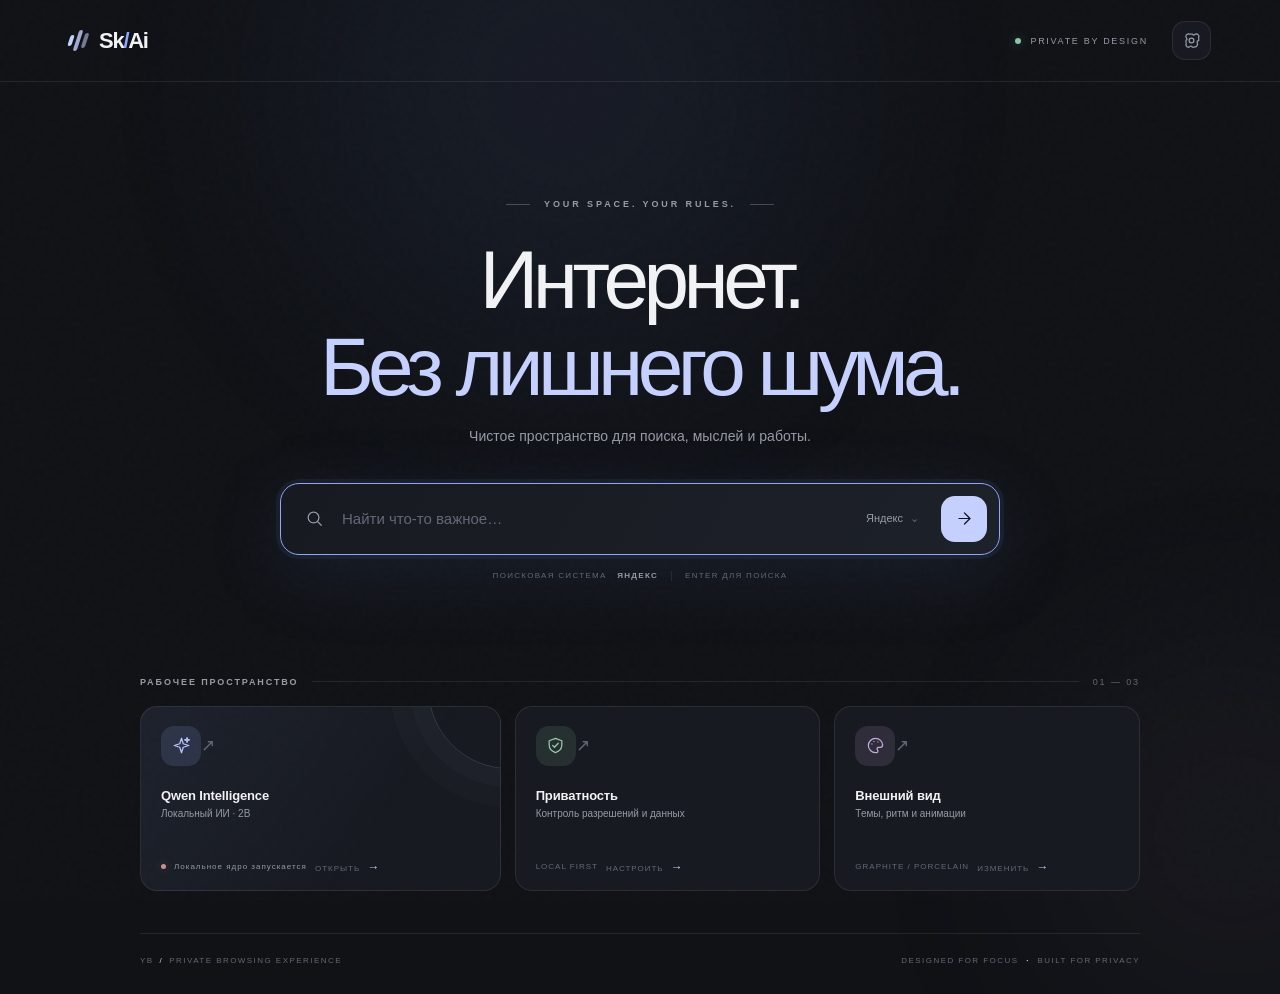
==== newtab/newtab.html @ b2b28b09 "Rename browser branding to Sk/Ai" ====
<!doctype html>
<html lang="ru">
<head>
<meta charset="utf-8"><meta name="viewport" content="width=device-width,initial-scale=1">
<meta name="color-scheme" content="dark light"><meta name="theme-color" content="#101216">
<title>Sk/Ai — пространство без шума</title>
<link rel="stylesheet" href="newtab.css"><script src="newtab.js" defer></script>
</head>
<body>
<div class="grain"></div><div class="ambient ambient-a"></div><div class="ambient ambient-b"></div>
<header class="topbar">
  <a class="brand" href="#" aria-label="Sk/Ai"><span class="brand-mark"><i></i><i></i><i></i></span><span>Sk<span class="brand-period">/</span>Ai</span></a>
  <nav class="top-nav"><span class="nav-status"><i></i> PRIVATE BY DESIGN</span><button class="icon-btn" id="settings-open" aria-label="Настройки" title="Настройки"><svg viewBox="0 0 24 24"><circle cx="12" cy="12" r="3"/><path d="M19.4 15a1.7 1.7 0 0 0 .34 1.88l.06.06-1.7 2.94-.08-.02a1.7 1.7 0 0 0-1.78.34l-.06.06h-3.4l-.02-.08a1.7 1.7 0 0 0-1.28-1.24l-.08-.02-2.94 1.7-.06-.06a1.7 1.7 0 0 0-1.88-.34l-.08.02-1.7-2.94.06-.06A1.7 1.7 0 0 0 5.1 15l-.02-.08v-3.4l.08-.02A1.7 1.7 0 0 0 6.4 10.2l.02-.08-1.7-2.94.06-.06a1.7 1.7 0 0 0 .34-1.88l-.02-.08 2.94-1.7.06.06a1.7 1.7 0 0 0 1.88.34l.08-.02h3.4l.02.08a1.7 1.7 0 0 0 1.28 1.24l.08.02 2.94-1.7.06.06a1.7 1.7 0 0 0 1.88.34l.08-.02 1.7 2.94-.06.06a1.7 1.7 0 0 0-.34 1.88l.02.08v3.4l-.08.02A1.7 1.7 0 0 0 19.4 15Z"/></svg></button>
</nav>
</header>
<main class="page">
  <section class="hero">
    <div class="overline"><span></span> YOUR SPACE. YOUR RULES. <span></span></div>
    <h1>Интернет.<br><em>Без лишнего шума.</em></h1>
    <p class="hero-copy">Чистое пространство для поиска, мыслей и работы.</p>
    <form class="searchbar" id="search-form">
      <svg class="search-icon" viewBox="0 0 24 24"><circle cx="10.8" cy="10.8" r="6.8"/><path d="m16 16 4.5 4.5"/></svg>
      <input id="query" type="search" placeholder="Найти что-то важное…" autocomplete="off" spellcheck="false" aria-label="Поисковый запрос">
      <button type="button" class="engine-chip" id="engine-quick">Яндекс <span>⌄</span></button>
      <button class="search-submit" aria-label="Искать"><svg viewBox="0 0 24 24"><path d="M5 12h13M12 5l7 7-7 7"/></svg></button>
    </form>
    <div class="search-hint"><span>ПОИСКОВАЯ СИСТЕМА <b id="engine-name">ЯНДЕКС</b></span><i></i><span>ENTER ДЛЯ ПОИСКА</span></div>
  </section>
  <section class="workbench">
    <div class="section-head"><span>РАБОЧЕЕ ПРОСТРАНСТВО</span><i></i><small>01 — 03</small></div>
    <div class="feature-grid">
      <button class="feature-card ai-card" id="ai-open">
        <div class="card-top"><span class="card-icon ai-icon"><svg viewBox="0 0 24 24"><path d="M12 2.8 14.2 9.8 21.2 12l-7 2.2-2.2 7-2.2-7-7-2.2 7-2.2L12 2.8Z"/><path d="m19 2 .7 2.3L22 5l-2.3.7L19 8l-.7-2.3L16 5l2.3-.7L19 2Z"/></svg></span><span class="card-arrow">↗</span></div>
        <div class="card-copy"><strong>Qwen Intelligence</strong><span>Локальный ИИ · 2B</span></div>
        <div class="card-foot"><span class="online-dot" id="ai-dot"></span><span id="ai-status">Проверка локального ядра…</span><span class="card-foot-arrow">ОТКРЫТЬ <b>→</b></span></div>
      </button>
      <button class="feature-card" id="privacy-open">
        <div class="card-top"><span class="card-icon privacy-icon"><svg viewBox="0 0 24 24"><path d="M12 3 20 6v5.5c0 5-3.4 8-8 9.5-4.6-1.5-8-4.5-8-9.5V6l8-3Z"/><path d="m8.5 12 2.2 2.2 4.8-5"/></svg></span><span class="card-arrow">↗</span></div>
        <div class="card-copy"><strong>Приватность</strong><span>Контроль разрешений и данных</span></div>
        <div class="card-foot"><span class="foot-muted">LOCAL FIRST</span><span class="card-foot-arrow">НАСТРОИТЬ <b>→</b></span></div>
      </button>
      <button class="feature-card" id="appearance-open">
        <div class="card-top"><span class="card-icon look-icon"><svg viewBox="0 0 24 24"><path d="M12 3a9 9 0 1 0 0 18h1.1a2 2 0 0 0 1.4-3.4 1.8 1.8 0 0 1 1.3-3.1H18a3 3 0 0 0 3-3c0-4.7-4-8.5-9-8.5Z"/><path d="M7.5 10h.01M10 6.8h.01M15 7.5h.01"/></svg></span><span class="card-arrow">↗</span></div>
        <div class="card-copy"><strong>Внешний вид</strong><span>Темы, ритм и анимации</span></div>
        <div class="card-foot"><span class="foot-muted">GRAPHITE / PORCELAIN</span><span class="card-foot-arrow">ИЗМЕНИТЬ <b>→</b></span></div>
      </button>
    </div>
  </section>
  <footer><span>YB<span class="footer-slash">/</span>PRIVATE BROWSING EXPERIENCE</span><span>DESIGNED FOR FOCUS <b>·</b> BUILT FOR PRIVACY</span></footer>
</main>

<div class="scrim" id="ai-scrim" hidden>
  <aside class="ai-panel" role="dialog" aria-modal="true" aria-labelledby="ai-title">
    <div class="panel-header"><div class="panel-title-wrap"><span class="panel-kicker">ON-DEVICE INTELLIGENCE</span><h2 id="ai-title">Qwen <span>Assistant</span></h2></div><button class="close-btn" id="ai-close" aria-label="Закрыть">×</button></div>
    <div class="model-strip"><span class="model-orb">✳</span><span><b>Qwen3.5 · 2B</b><small>Работает на этом устройстве</small></span><span class="local-badge"><i></i> LOCAL</span></div>
    <p class="mode-explainer" id="mode-explainer">Запрос обрабатывается локальной моделью Qwen. Данные не отправляются в облачный ИИ.</p>
    <div class="chat-area" id="chat-area"><div class="welcome" id="welcome"><div class="welcome-symbol">✳</div><h3>С чего начнём?</h3><p>Помогу разобраться с текстом, документом или идеей. Запросы обрабатываются локально.</p><div class="suggestions"><button data-prompt="Составь краткий и понятный план по теме: ">Составить план <span>↗</span></button><button data-prompt="Отредактируй этот текст, сохранив смысл и стиль: ">Улучшить текст <span>↗</span></button><button data-prompt="Кратко перескажи и выдели главное: ">Сделать выжимку <span>↗</span></button></div></div></div>
    <div class="attachment" id="attachment" hidden><span>▤</span><span id="file-name"></span><button id="file-remove" aria-label="Удалить файл">×</button></div>
    <div class="composer"><div class="composer-tools"><label class="attach-btn" id="attach-label" for="file-input" title="Добавить текстовый файл">＋ <span>ФАЙЛ</span></label><input id="file-input" type="file" accept=".txt,.md,.csv,.log,.json"><div class="mode-switch" role="group" aria-label="Режим помощника"><button type="button" class="mode-option active" id="mode-local" aria-pressed="true"><span>✳</span> Локальный ИИ</button><button type="button" class="mode-option" id="mode-web" aria-pressed="false"><span>⌕</span> Интернет</button></div></div><textarea id="ai-prompt" rows="2" placeholder="Спросите о чём угодно…"></textarea><div class="composer-bottom"><span class="privacy-caption" id="privacy-caption"><i></i> НЕ ПОКИДАЕТ УСТРОЙСТВО</span><button id="ai-send" class="send-btn" aria-label="Отправить запрос"><svg viewBox="0 0 24 24"><path d="M4 12 20 4l-5 16-3-6-8-2Z"/><path d="m12 14 8-10"/></svg></button></div><p class="file-note">Поддерживаются TXT, MD, CSV, LOG и JSON. Содержимое файла передаётся только локальной модели.</p></div>
  </aside>
</div>

<div class="scrim" id="settings-scrim" hidden>
  <aside class="settings-panel" role="dialog" aria-modal="true" aria-labelledby="settings-title">
    <div class="panel-header"><div><span class="panel-kicker">CONTROL CENTER</span><h2 id="settings-title">Настройки</h2></div><button class="close-btn" id="settings-close" aria-label="Закрыть">×</button></div>
    <section class="setting-group"><div class="setting-label">ПОИСК</div><label for="engine-select">Поисковая система</label><select id="engine-select"><option value="yandex">Яндекс</option><option value="google">Google</option><option value="bing">Bing</option><option value="duckduckgo">DuckDuckGo</option><option value="brave">Brave Search</option><option value="startpage">Startpage</option></select><p class="setting-help">Применяется к поиску на стартовой странице. Поисковик адресной строки Chromium можно изменить в настройках браузера.</p></section>
    <section class="setting-group"><div class="setting-label">ВНЕШНИЙ ВИД</div><label for="theme-select">Цветовая тема</label><select id="theme-select"><option value="dark">Graphite — тёмная</option><option value="light">Porcelain — светлая</option><option value="system">Системная</option></select><div class="switch-row"><span><b>Плавные анимации</b><small>Мягкие переходы и появления</small></span><label class="switch"><input id="motion-toggle" type="checkbox" checked><i></i></label></div></section>
    <section class="setting-group"><div class="setting-label">ЛОКАЛЬНЫЙ ИИ</div><div class="privacy-row"><span class="status-orb" id="settings-ai-dot"></span><span><b id="settings-ai-status">Qwen не отвечает</b><small>Локальная модель Qwen3.5 2B · CPU · без облачного API</small></span></div><p class="setting-help">ИИ работает на устройстве. Для поиска актуальной информации можно открыть обычный поиск; текст запроса отправится выбранной поисковой системе.</p></section>
    <section class="setting-group"><div class="setting-label">ПРИВАТНОСТЬ</div><div class="privacy-row"><span class="status-orb green"></span><span><b>Локальная стартовая страница</b><small>Не использует проектную аналитику. Сайты и поисковая система всё равно получают необходимые сетевые запросы.</small></span></div></section>
    <div class="settings-foot">Sk/Ai <i>·</i> WINDOWS 11</div>
  </aside>
</div>
<div class="toast" id="toast" role="status"></div>
</body></html>
---- newtab/newtab.css ----
:root{font-family:"Segoe UI Variable","Segoe UI",Arial,sans-serif;color-scheme:dark;--bg:#101216;--surface:#171a20;--surface-hi:#1d2129;--line:rgba(255,255,255,.085);--text:#f1f2f4;--muted:#969ba5;--dim:#626975;--accent:#c5d0ff;--accent-strong:#8fa6ff;--green:#8ac6a5;--shadow:0 30px 90px rgba(0,0,0,.48)}
*{box-sizing:border-box}html,body{margin:0;min-height:100%;background:var(--bg);color:var(--text)}body{min-height:100vh;overflow-x:hidden;position:relative;transition:background .35s,color .35s}body.light{color-scheme:light;--bg:#f1f0eb;--surface:#fbfaf7;--surface-hi:#fff;--line:rgba(24,29,36,.1);--text:#1b2027;--muted:#727985;--dim:#a0a5ac;--accent:#566c9d;--accent-strong:#3e5d99;--green:#4e946c;--shadow:0 30px 90px rgba(27,33,42,.14)}
button,input,select,textarea{font:inherit}button{color:inherit}.grain{position:fixed;inset:0;pointer-events:none;z-index:0;opacity:.13;background-image:url("data:image/svg+xml,%3Csvg viewBox='0 0 180 180' xmlns='http://www.w3.org/2000/svg'%3E%3Cfilter id='n'%3E%3CfeTurbulence type='fractalNoise' baseFrequency='.88' numOctaves='3' stitchTiles='stitch'/%3E%3C/filter%3E%3Crect width='100%25' height='100%25' filter='url(%23n)' opacity='.14'/%3E%3C/svg%3E")}.ambient{position:fixed;pointer-events:none;border-radius:50%;filter:blur(110px);z-index:0;opacity:.11}.ambient-a{width:540px;height:540px;background:#536ba8;top:-180px;left:23%}.ambient-b{width:390px;height:390px;background:#80648d;right:-150px;bottom:-130px;opacity:.08}
.topbar{height:82px;padding:0 5.4vw;display:flex;align-items:center;justify-content:space-between;position:relative;z-index:2;border-bottom:1px solid var(--line)}.brand{display:flex;align-items:center;gap:12px;color:var(--text);text-decoration:none;font-family:"Space Grotesk",sans-serif;font-size:22px;font-weight:700;letter-spacing:-1.3px}.brand-period{color:var(--accent-strong)}.brand-mark{height:23px;display:flex;align-items:center;gap:3px;transform:skew(-18deg)}.brand-mark i{display:block;width:4px;height:11px;border-radius:4px;background:var(--accent)}.brand-mark i:nth-child(2){height:21px;opacity:.8}.brand-mark i:nth-child(3){height:15px;opacity:.55}.top-nav{display:flex;align-items:center;gap:24px}.nav-status{font-size:9px;letter-spacing:1.7px;color:var(--muted);display:flex;align-items:center;gap:9px}.nav-status i,.online-dot,.privacy-caption i,.local-badge i{width:6px;height:6px;border-radius:50%;background:var(--green);box-shadow:0 0 12px #8ac6a566}.icon-btn{width:39px;height:39px;border:1px solid var(--line);border-radius:13px;background:var(--surface);color:var(--muted);display:grid;place-items:center;cursor:pointer;transition:.22s}.icon-btn:hover{color:var(--text);border-color:var(--accent-strong);transform:rotate(20deg)}.icon-btn svg,.search-icon,.search-submit svg,.card-icon svg,.send-btn svg{width:19px;fill:none;stroke:currentColor;stroke-width:1.55;stroke-linecap:round;stroke-linejoin:round}
.page{position:relative;z-index:1;width:min(1000px,calc(100% - 48px));margin:0 auto}.hero{text-align:center;padding:clamp(82px,13vh,143px) 0 96px}.overline{display:flex;align-items:center;justify-content:center;gap:14px;color:var(--muted);font-size:9px;letter-spacing:2.9px;font-weight:700}.overline span{width:24px;height:1px;background:var(--dim);opacity:.65}h1{font-family:"Segoe UI Variable Display","Segoe UI",Arial,sans-serif;font-size:clamp(46px,7.5vw,82px);line-height:1.06;letter-spacing:-5.6px;margin:28px 0 17px;font-weight:500}h1 em{font-style:normal;color:var(--accent);font-weight:400}.hero-copy{font-size:14px;color:var(--muted);margin:0 0 39px;letter-spacing:.05px}.searchbar{width:min(720px,100%);height:72px;margin:auto;display:flex;align-items:center;gap:16px;padding:0 12px 0 24px;border:1px solid rgba(174,192,238,.2);border-radius:19px;background:linear-gradient(120deg,var(--surface),var(--surface-hi));box-shadow:0 18px 65px rgba(0,0,0,.2),inset 0 1px rgba(255,255,255,.035);transition:border-color .25s,box-shadow .25s,transform .25s}.searchbar:focus-within{border-color:var(--accent-strong);box-shadow:0 18px 75px rgba(75,100,160,.17),0 0 0 4px rgba(142,171,255,.07)}.search-icon{color:var(--muted);flex:none}.searchbar input{flex:1;min-width:0;border:0;outline:0;background:transparent;color:var(--text);font-size:15px}.searchbar input::placeholder{color:var(--dim)}.engine-chip{border:0;background:transparent;color:var(--muted);font-size:11px;white-space:nowrap;cursor:pointer;padding:9px 6px}.engine-chip span{margin-left:4px;color:var(--dim)}.search-submit{width:46px;height:46px;border:0;border-radius:14px;background:var(--accent);color:#111722;display:grid;place-items:center;cursor:pointer;transition:transform .2s,background .2s}.search-submit:hover{transform:translateX(3px);background:var(--accent-strong)}.search-hint{display:flex;align-items:center;justify-content:center;gap:13px;margin-top:16px;font-size:8px;letter-spacing:1.3px;color:var(--dim)}.search-hint b{color:var(--muted);font-weight:700;margin-left:7px}.search-hint>i{height:10px;width:1px;background:var(--line)}
.workbench{padding-bottom:42px}.section-head{display:flex;align-items:center;gap:14px;font-size:9px;letter-spacing:1.9px;color:var(--muted);font-weight:800}.section-head>i{height:1px;background:var(--line);flex:1}.section-head small{font-size:9px;color:var(--dim);font-weight:500}.feature-grid{display:grid;grid-template-columns:1.18fr 1fr 1fr;gap:14px;margin-top:19px}.feature-card{min-height:185px;padding:19px 20px 16px;text-align:left;border:1px solid var(--line);border-radius:17px;background:var(--surface);cursor:pointer;display:flex;flex-direction:column;transition:transform .28s,border-color .28s,background .28s,box-shadow .28s;position:relative;overflow:hidden}.feature-card:hover{transform:translateY(-4px);border-color:rgba(165,186,239,.35);background:var(--surface-hi);box-shadow:0 18px 50px rgba(0,0,0,.16)}.ai-card{background:linear-gradient(125deg,rgba(124,145,207,.13),var(--surface) 68%)}.ai-card:after{content:"";position:absolute;width:160px;height:160px;right:-90px;top:-100px;border-radius:50%;border:1px solid rgba(173,190,242,.18);box-shadow:0 0 0 18px rgba(173,190,242,.025),0 0 0 38px rgba(173,190,242,.02)}.card-top{display:flex;align-items:center;justify-content:space-between}.card-icon{width:40px;height:40px;border-radius:13px;display:grid;place-items:center}.ai-icon{background:rgba(147,169,230,.15);color:#b7c6ff}.privacy-icon{background:rgba(139,193,161,.13);color:#9bc9ad}.look-icon{background:rgba(194,164,219,.14);color:#c4a9dd}.card-arrow{color:var(--dim);font-size:17px;transition:transform .2s}.feature-card:hover .card-arrow{transform:translate(2px,-2px);color:var(--accent)}.card-copy{display:flex;flex-direction:column;gap:5px;margin-top:22px}.card-copy strong{font-size:13px;font-weight:700;letter-spacing:-.15px}.card-copy>span{font-size:10px;color:var(--muted)}.card-foot{display:flex;align-items:center;gap:8px;margin-top:auto;padding-top:20px;font-size:8px;letter-spacing:1px;color:var(--muted)}.online-dot{width:5px;height:5px;flex:none}.online-dot.offline{background:#c98e8e;box-shadow:0 0 9px #c98e8e55}.card-foot-arrow{margin-left:auto;color:var(--dim)}.card-foot-arrow b{font-size:12px;color:var(--accent);margin-left:4px}.foot-muted{color:var(--dim)}footer{display:flex;justify-content:space-between;padding:22px 0 29px;border-top:1px solid var(--line);font-size:8px;letter-spacing:1.45px;color:var(--dim)}footer b{color:var(--accent);padding:0 4px}.footer-slash{color:var(--accent);padding:0 6px}
.scrim{position:fixed;inset:0;z-index:10;background:rgba(4,6,10,.57);backdrop-filter:blur(8px);display:flex;justify-content:flex-end}.scrim[hidden]{display:none}.settings-panel,.ai-panel{width:min(490px,100%);height:100%;overflow:auto;background:var(--surface);border-left:1px solid var(--line);padding:31px 30px;box-shadow:var(--shadow);animation:panel-in .34s cubic-bezier(.2,.8,.2,1)}.panel-header{display:flex;align-items:center;justify-content:space-between;margin-bottom:29px}.panel-kicker{font-size:8px;letter-spacing:2px;color:var(--muted);font-weight:800}.panel-header h2{font-family:"Space Grotesk",sans-serif;font-size:29px;letter-spacing:-1.4px;margin:8px 0 0;font-weight:600}.panel-header h2 span{color:var(--accent);font-weight:400}.close-btn{width:36px;height:36px;border:1px solid var(--line);border-radius:11px;background:transparent;color:var(--muted);font-size:24px;font-weight:300;cursor:pointer;transition:.2s}.close-btn:hover{color:var(--text);transform:rotate(90deg);border-color:var(--accent)}
.setting-group{padding:0 0 25px;margin-bottom:24px;border-bottom:1px solid var(--line)}.setting-label{font-size:8px;letter-spacing:1.8px;color:var(--accent);font-weight:800;margin-bottom:17px}.setting-group>label:not(.switch){display:block;font-size:11px;font-weight:700;margin-bottom:10px}.setting-group select{width:100%;height:45px;border:1px solid var(--line);border-radius:11px;background:var(--surface-hi);color:var(--text);padding:0 12px;outline:none;font-size:11px}.setting-group select:focus{border-color:var(--accent-strong)}.setting-help{font-size:10px;line-height:1.7;color:var(--muted);margin:10px 0 0}.switch-row{display:flex;align-items:center;justify-content:space-between;margin-top:22px}.switch-row b,.privacy-row b{display:block;font-size:11px}.switch-row small,.privacy-row small{display:block;color:var(--muted);font-size:9px;line-height:1.65;margin-top:4px}.switch{position:relative;width:39px;height:22px;flex:none}.switch input{opacity:0;width:0;height:0}.switch i{position:absolute;inset:0;background:#414751;border-radius:20px;cursor:pointer;transition:.2s}.switch i:before{content:"";position:absolute;width:16px;height:16px;left:3px;top:3px;background:#fff;border-radius:50%;transition:.2s}.switch input:checked+i{background:#778fca}.switch input:checked+i:before{transform:translateX(17px)}.privacy-row{display:flex;align-items:flex-start;gap:11px}.status-orb{width:7px;height:7px;border-radius:50%;background:#c98e8e;flex:none;margin-top:4px}.status-orb.green{background:var(--green);box-shadow:0 0 10px #8ac6a555}.settings-foot{font-size:8px;color:var(--dim);letter-spacing:1px}.settings-foot i{font-style:normal;padding:0 6px;color:var(--accent)}
.model-strip{display:flex;align-items:center;gap:12px;padding:13px 14px;border:1px solid var(--line);border-radius:14px;background:var(--surface-hi);margin-bottom:20px}.model-orb{width:34px;height:34px;border-radius:11px;background:rgba(147,169,230,.15);color:var(--accent);display:grid;place-items:center;font-size:18px}.model-strip b{display:block;font-size:10px}.model-strip small{display:block;font-size:9px;color:var(--muted);margin-top:4px}.local-badge{margin-left:auto;display:flex;align-items:center;gap:6px;font-size:8px;letter-spacing:1px;color:var(--green)}.local-badge i{width:5px;height:5px}.chat-area{height:calc(100vh - 350px);min-height:250px;overflow:auto;padding:7px 3px 16px;scroll-behavior:smooth}.welcome{padding:28px 8px 20px}.welcome-symbol{font-size:27px;color:var(--accent);margin-bottom:15px}.welcome h3{font-family:"Space Grotesk",sans-serif;font-size:24px;letter-spacing:-.8px;margin:0 0 8px}.welcome p{max-width:330px;font-size:10px;line-height:1.7;color:var(--muted);margin:0}.suggestions{display:grid;gap:8px;margin-top:25px}.suggestions button{display:flex;align-items:center;justify-content:space-between;padding:12px 13px;border:1px solid var(--line);border-radius:11px;background:transparent;color:var(--muted);font-size:10px;text-align:left;cursor:pointer;transition:.2s}.suggestions button:hover{border-color:var(--accent-strong);color:var(--text);background:var(--surface-hi)}.suggestions span{color:var(--accent)}.message{max-width:94%;margin:0 0 15px;padding:12px 14px;border-radius:13px;font-size:11px;line-height:1.7;white-space:pre-wrap;overflow-wrap:anywhere}.message.user{margin-left:auto;background:rgba(140,160,218,.16);border:1px solid rgba(140,160,218,.18)}.message.assistant{background:var(--surface-hi);border:1px solid var(--line)}.message-label{display:block;margin-bottom:6px;color:var(--accent);font-size:8px;letter-spacing:1px;font-weight:800}.message.error{border-color:rgba(201,142,142,.35);color:#dbaaaa}.attachment{display:flex;align-items:center;gap:9px;padding:9px 12px;margin-bottom:8px;border:1px solid var(--line);border-radius:10px;font-size:9px;color:var(--muted)}.attachment>span:first-child{color:var(--accent)}.attachment button{margin-left:auto;border:0;background:none;color:var(--muted);font-size:17px;cursor:pointer}.composer{border:1px solid var(--line);border-radius:15px;background:var(--surface-hi);padding:12px 13px 10px}.composer-tools{display:flex;align-items:center;justify-content:space-between}.attach-btn{font-size:10px;color:var(--muted);cursor:pointer}.attach-btn span{font-size:8px;letter-spacing:1px;margin-left:3px}.composer input[type=file]{display:none}.privacy-caption{display:flex;align-items:center;gap:6px;font-size:7px;letter-spacing:.8px;color:var(--dim)}.privacy-caption i{width:5px;height:5px}.composer textarea{display:block;width:100%;resize:vertical;min-height:54px;max-height:150px;border:0;outline:0;background:transparent;color:var(--text);font-size:11px;line-height:1.6;padding:12px 0}.composer textarea::placeholder{color:var(--dim)}.composer-bottom{display:flex;align-items:center;justify-content:space-between;color:var(--dim);font-size:8px}.send-btn{width:34px;height:34px;border:0;border-radius:11px;background:var(--accent);color:#111722;display:grid;place-items:center;cursor:pointer;transition:.2s}.send-btn:hover{background:var(--accent-strong);transform:translateY(-1px)}.send-btn:disabled{opacity:.4;cursor:wait;transform:none}.send-btn svg{width:17px}.file-note{font-size:8px;line-height:1.5;color:var(--dim);margin:9px 2px 0}.toast{position:fixed;bottom:24px;left:50%;transform:translate(-50%,12px);background:var(--surface-hi);border:1px solid var(--line);color:var(--text);padding:11px 16px;border-radius:10px;font-size:10px;opacity:0;pointer-events:none;transition:.25s;z-index:30}.toast.show{opacity:1;transform:translate(-50%,0)}
.no-motion *, .no-motion *:before,.no-motion *:after{animation:none!important;transition:none!important;scroll-behavior:auto!important}@keyframes panel-in{from{transform:translateX(24px);opacity:.5}to{transform:translateX(0);opacity:1}}
@media(max-width:760px){.topbar{padding:0 22px}.nav-status{display:none}.hero{padding:86px 0 72px}h1{letter-spacing:-3.5px}.feature-grid{grid-template-columns:1fr}.feature-card{min-height:155px}.page{width:calc(100% - 36px)}.searchbar{height:64px;gap:10px;padding-left:17px}.engine-chip{display:none}.settings-panel,.ai-panel{padding:25px 20px}.chat-area{height:calc(100vh - 355px)}footer{font-size:7px;letter-spacing:.8px}}@media(prefers-reduced-motion:reduce){*,*:before,*:after{animation:none!important;transition:none!important}}

.mode-switch{display:grid;grid-template-columns:1fr 1fr;gap:5px;padding:4px;border:1px solid var(--line);border-radius:12px;background:var(--surface-hi);margin:-7px 0 9px}
.mode-option{min-height:37px;border:1px solid transparent;border-radius:9px;background:transparent;color:var(--muted);font-size:9px;font-weight:700;cursor:pointer;transition:background .2s,border-color .2s,color .2s}
.mode-option span{font-size:13px;margin-right:5px}
.mode-option.active{background:rgba(145,166,225,.14);border-color:rgba(145,166,225,.18);color:var(--text)}
.mode-option:hover{color:var(--text)}
.mode-explainer{margin:0 2px 16px;color:var(--dim);font-size:9px;line-height:1.6}
.mode-web .model-strip .model-orb{background:rgba(139,193,161,.14);color:var(--green)}
.mode-web .local-badge{color:var(--accent)}
.mode-web .privacy-caption i{background:#d2ad75;box-shadow:0 0 10px #d2ad7555}
.mode-web .privacy-caption:after{content:"";display:none}
.mode-web #attach-label,.mode-web #file-input{display:none}


/* Compact mode pill in the message composer */
.composer-tools{gap:10px;min-height:34px}
.mode-switch{display:inline-flex;grid-template-columns:none;align-items:center;gap:3px;width:max-content;max-width:100%;padding:3px;margin:0 0 0 auto;border-radius:999px;flex:none}
.mode-option{min-height:29px;padding:0 11px;border-radius:999px;font-size:9px;white-space:nowrap}
.mode-option span{font-size:11px;margin-right:4px}
.mode-explainer{margin:0 2px 12px}
.composer-bottom .privacy-caption{margin-right:auto}
@media(max-width:420px){.mode-option{padding:0 8px;font-size:8px}.mode-option span{margin-right:2px}.attach-btn span{display:none}.composer-tools{gap:7px}}
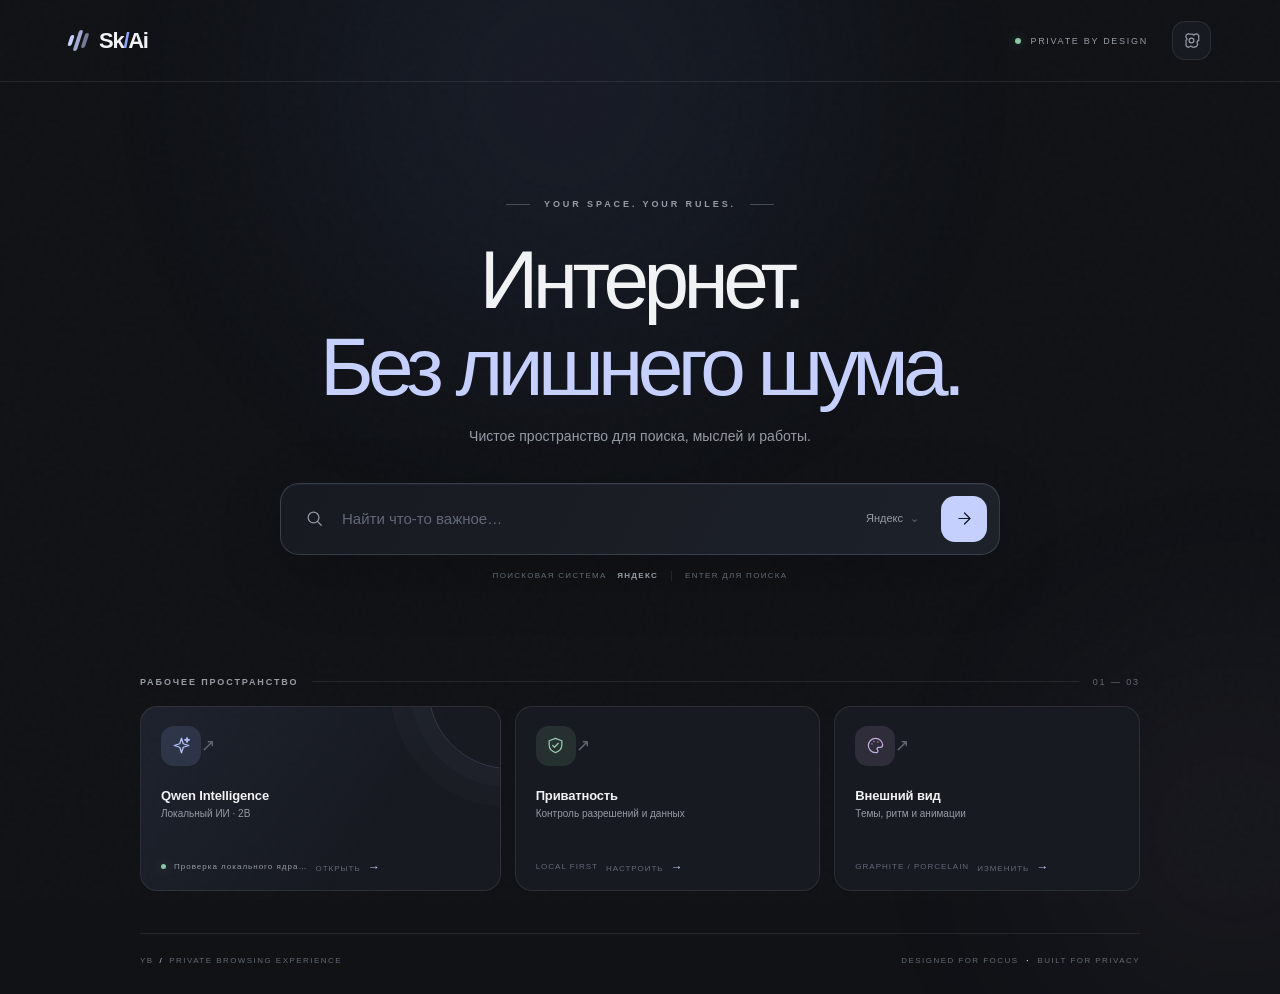
==== commit c51fedc9: "Replace web search toggle with local/cloud AI switch" ====
--- a/newtab/newtab.html
+++ b/newtab/newtab.html
@@ -51,12 +51,12 @@
 
 <div class="scrim" id="ai-scrim" hidden>
   <aside class="ai-panel" role="dialog" aria-modal="true" aria-labelledby="ai-title">
-    <div class="panel-header"><div class="panel-title-wrap"><span class="panel-kicker">ON-DEVICE INTELLIGENCE</span><h2 id="ai-title">Qwen <span>Assistant</span></h2></div><button class="close-btn" id="ai-close" aria-label="Закрыть">×</button></div>
-    <div class="model-strip"><span class="model-orb">✳</span><span><b>Qwen3.5 · 2B</b><small>Работает на этом устройстве</small></span><span class="local-badge"><i></i> LOCAL</span></div>
-    <p class="mode-explainer" id="mode-explainer">Запрос обрабатывается локальной моделью Qwen. Данные не отправляются в облачный ИИ.</p>
+    <div class="panel-header"><div class="panel-title-wrap"><span class="panel-kicker">SK/AI INTELLIGENCE</span><h2 id="ai-title">Qwen <span>Assistant</span></h2></div><button class="close-btn" id="ai-close" aria-label="Закрыть">×</button></div>
+    <div class="model-strip"><span class="model-orb">✳</span><span><b>Qwen3.5 · 2B</b><small>Работает на этом устройстве</small></span><span class="local-badge"><i></i> <b id="mode-badge">LOCAL</b></span></div>
+    <p class="mode-explainer" id="mode-explainer">История диалога сохраняется при переключении между моделями. Локальный режим не отправляет запросы в облако.</p>
     <div class="chat-area" id="chat-area"><div class="welcome" id="welcome"><div class="welcome-symbol">✳</div><h3>С чего начнём?</h3><p>Помогу разобраться с текстом, документом или идеей. Запросы обрабатываются локально.</p><div class="suggestions"><button data-prompt="Составь краткий и понятный план по теме: ">Составить план <span>↗</span></button><button data-prompt="Отредактируй этот текст, сохранив смысл и стиль: ">Улучшить текст <span>↗</span></button><button data-prompt="Кратко перескажи и выдели главное: ">Сделать выжимку <span>↗</span></button></div></div></div>
     <div class="attachment" id="attachment" hidden><span>▤</span><span id="file-name"></span><button id="file-remove" aria-label="Удалить файл">×</button></div>
-    <div class="composer"><div class="composer-tools"><label class="attach-btn" id="attach-label" for="file-input" title="Добавить текстовый файл">＋ <span>ФАЙЛ</span></label><input id="file-input" type="file" accept=".txt,.md,.csv,.log,.json"><div class="mode-switch" role="group" aria-label="Режим помощника"><button type="button" class="mode-option active" id="mode-local" aria-pressed="true"><span>✳</span> Локальный ИИ</button><button type="button" class="mode-option" id="mode-web" aria-pressed="false"><span>⌕</span> Интернет</button></div></div><textarea id="ai-prompt" rows="2" placeholder="Спросите о чём угодно…"></textarea><div class="composer-bottom"><span class="privacy-caption" id="privacy-caption"><i></i> НЕ ПОКИДАЕТ УСТРОЙСТВО</span><button id="ai-send" class="send-btn" aria-label="Отправить запрос"><svg viewBox="0 0 24 24"><path d="M4 12 20 4l-5 16-3-6-8-2Z"/><path d="m12 14 8-10"/></svg></button></div><p class="file-note">Поддерживаются TXT, MD, CSV, LOG и JSON. Содержимое файла передаётся только локальной модели.</p></div>
+    <div class="composer"><div class="composer-tools"><label class="attach-btn" id="attach-label" for="file-input" title="Добавить текстовый файл">＋ <span>ФАЙЛ</span></label><input id="file-input" type="file" accept=".txt,.md,.csv,.log,.json"><div class="mode-switch" role="group" aria-label="Режим помощника"><button type="button" class="mode-option active" id="mode-local" aria-pressed="true"><span>✳</span> Локальный</button><button type="button" class="mode-option cloud-option" id="mode-cloud" aria-pressed="false"><span>☁</span> Облако</button></div></div><textarea id="ai-prompt" rows="2" placeholder="Спросите о чём угодно…"></textarea><div class="composer-bottom"><span class="privacy-caption" id="privacy-caption"><i></i> НЕ ПОКИДАЕТ УСТРОЙСТВО</span><button id="ai-send" class="send-btn" aria-label="Отправить запрос"><svg viewBox="0 0 24 24"><path d="M4 12 20 4l-5 16-3-6-8-2Z"/><path d="m12 14 8-10"/></svg></button></div><p class="file-note">Поддерживаются TXT, MD, CSV, LOG и JSON. Содержимое файла передаётся только локальной модели.</p></div>
   </aside>
 </div>
 
@@ -66,6 +66,15 @@
     <section class="setting-group"><div class="setting-label">ПОИСК</div><label for="engine-select">Поисковая система</label><select id="engine-select"><option value="yandex">Яндекс</option><option value="google">Google</option><option value="bing">Bing</option><option value="duckduckgo">DuckDuckGo</option><option value="brave">Brave Search</option><option value="startpage">Startpage</option></select><p class="setting-help">Применяется к поиску на стартовой странице. Поисковик адресной строки Chromium можно изменить в настройках браузера.</p></section>
     <section class="setting-group"><div class="setting-label">ВНЕШНИЙ ВИД</div><label for="theme-select">Цветовая тема</label><select id="theme-select"><option value="dark">Graphite — тёмная</option><option value="light">Porcelain — светлая</option><option value="system">Системная</option></select><div class="switch-row"><span><b>Плавные анимации</b><small>Мягкие переходы и появления</small></span><label class="switch"><input id="motion-toggle" type="checkbox" checked><i></i></label></div></section>
     <section class="setting-group"><div class="setting-label">ЛОКАЛЬНЫЙ ИИ</div><div class="privacy-row"><span class="status-orb" id="settings-ai-dot"></span><span><b id="settings-ai-status">Qwen не отвечает</b><small>Локальная модель Qwen3.5 2B · CPU · без облачного API</small></span></div><p class="setting-help">ИИ работает на устройстве. Для поиска актуальной информации можно открыть обычный поиск; текст запроса отправится выбранной поисковой системе.</p></section>
+    <section class="setting-group"><div class="setting-label">ПРИВАТНОСТЬ И ЗАЩИТА</div>
+      <div class="switch-row"><span><b>Блокировать рекламу и трекеры</b><small>Фильтрация сетевых запросов по локальному списку правил</small></span><label class="switch"><input id="filter-toggle" type="checkbox" checked><i></i></label></div>
+      <div class="switch-row"><span><b>Блокировать сторонние cookie</b><small>Сторонние cookie ограничены; необходимые first-party cookie остаются доступными</small></span><label class="switch"><input id="third-party-cookie-toggle" type="checkbox" checked><i></i></label></div>
+      <div class="setting-help" id="filter-status">Фильтры применяются на уровне сетевых запросов. Некоторые сайты могут требовать исключение.</div>
+    </section>
+    <section class="setting-group"><div class="setting-label">ИИ-БЕЗОПАСНОСТЬ · QWEN</div>
+      <div class="privacy-row"><span class="status-orb"></span><span><b>Анализ подозрительных страниц</b><small>Следующий этап: локальная проверка содержимого и предупреждения о фишинге. Автоматическое обнаружение вирусов одной языковой моделью не гарантируется.</small></span></div>
+      <p class="setting-help">Защита Chromium и сетевые фильтры остаются основным уровнем. Qwen не будет автоматически отправлять историю, пароли или данные форм на анализ.</p>
+    </section>
     <section class="setting-group"><div class="setting-label">ПРИВАТНОСТЬ</div><div class="privacy-row"><span class="status-orb green"></span><span><b>Локальная стартовая страница</b><small>Не использует проектную аналитику. Сайты и поисковая система всё равно получают необходимые сетевые запросы.</small></span></div></section>
     <div class="settings-foot">Sk/Ai <i>·</i> WINDOWS 11</div>
   </aside>
--- a/newtab/newtab.css
+++ b/newtab/newtab.css
@@ -31,3 +31,11 @@
 .mode-explainer{margin:0 2px 12px}
 .composer-bottom .privacy-caption{margin-right:auto}
 @media(max-width:420px){.mode-option{padding:0 8px;font-size:8px}.mode-option span{margin-right:2px}.attach-btn span{display:none}.composer-tools{gap:7px}}
+
+/* Sk/Ai identity reveal */
+.brand-word{display:inline-flex;align-items:center;overflow:hidden;white-space:nowrap}
+.brand-sk{position:relative;z-index:1}
+.brand-slash{color:var(--accent-strong);margin:0 1px;transform:skew(-18deg)}
+.brand-ai{display:inline-block;clip-path:inset(0 100% 0 0);transform:translateX(-12px);opacity:0;animation:skai-reveal .95s cubic-bezier(.16,1,.3,1) .22s forwards}
+@keyframes skai-reveal{0%{clip-path:inset(0 100% 0 0);transform:translateX(-12px);opacity:0;text-shadow:0 0 0 transparent}65%{opacity:1;text-shadow:0 0 18px color-mix(in srgb,var(--accent) 55%,transparent)}100%{clip-path:inset(0 0 0 0);transform:translateX(0);opacity:1;text-shadow:none}}
+@media(prefers-reduced-motion:reduce){.brand-ai{animation:none;clip-path:none;transform:none;opacity:1}}
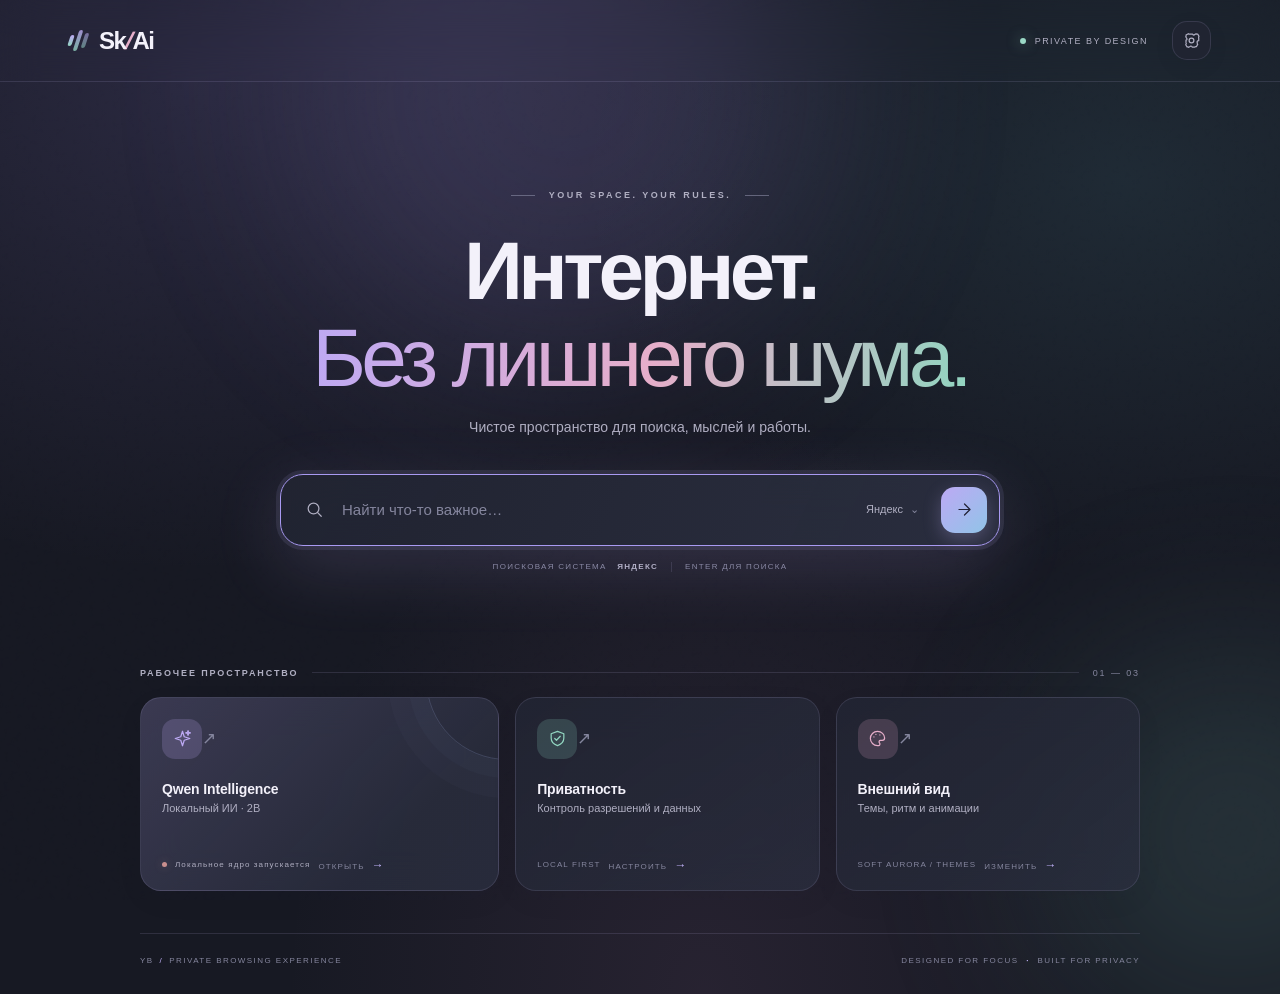
==== commit 5ee6fcb8: "Polish Sk/Ai identity and system theme options" ====
--- a/newtab/newtab.html
+++ b/newtab/newtab.html
@@ -2,14 +2,14 @@
 <html lang="ru">
 <head>
 <meta charset="utf-8"><meta name="viewport" content="width=device-width,initial-scale=1">
-<meta name="color-scheme" content="dark light"><meta name="theme-color" content="#101216">
+<meta name="color-scheme" content="dark light"><meta name="theme-color" content="#171923">
 <title>Sk/Ai — пространство без шума</title>
 <link rel="stylesheet" href="newtab.css"><script src="newtab.js" defer></script>
 </head>
 <body>
 <div class="grain"></div><div class="ambient ambient-a"></div><div class="ambient ambient-b"></div>
 <header class="topbar">
-  <a class="brand" href="#" aria-label="Sk/Ai"><span class="brand-mark"><i></i><i></i><i></i></span><span>Sk<span class="brand-period">/</span>Ai</span></a>
+  <a class="brand" href="#" aria-label="Sk/Ai"><span class="brand-mark"><i></i><i></i><i></i></span><span class="brand-word"><span class="brand-sk">Sk</span><span class="brand-slash">/</span><span class="brand-ai">Ai</span></span></a>
   <nav class="top-nav"><span class="nav-status"><i></i> PRIVATE BY DESIGN</span><button class="icon-btn" id="settings-open" aria-label="Настройки" title="Настройки"><svg viewBox="0 0 24 24"><circle cx="12" cy="12" r="3"/><path d="M19.4 15a1.7 1.7 0 0 0 .34 1.88l.06.06-1.7 2.94-.08-.02a1.7 1.7 0 0 0-1.78.34l-.06.06h-3.4l-.02-.08a1.7 1.7 0 0 0-1.28-1.24l-.08-.02-2.94 1.7-.06-.06a1.7 1.7 0 0 0-1.88-.34l-.08.02-1.7-2.94.06-.06A1.7 1.7 0 0 0 5.1 15l-.02-.08v-3.4l.08-.02A1.7 1.7 0 0 0 6.4 10.2l.02-.08-1.7-2.94.06-.06a1.7 1.7 0 0 0 .34-1.88l-.02-.08 2.94-1.7.06.06a1.7 1.7 0 0 0 1.88.34l.08-.02h3.4l.02.08a1.7 1.7 0 0 0 1.28 1.24l.08.02 2.94-1.7.06.06a1.7 1.7 0 0 0 1.88.34l.08-.02 1.7 2.94-.06.06a1.7 1.7 0 0 0-.34 1.88l.02.08v3.4l-.08.02A1.7 1.7 0 0 0 19.4 15Z"/></svg></button>
 </nav>
 </header>
@@ -42,7 +42,7 @@
       <button class="feature-card" id="appearance-open">
         <div class="card-top"><span class="card-icon look-icon"><svg viewBox="0 0 24 24"><path d="M12 3a9 9 0 1 0 0 18h1.1a2 2 0 0 0 1.4-3.4 1.8 1.8 0 0 1 1.3-3.1H18a3 3 0 0 0 3-3c0-4.7-4-8.5-9-8.5Z"/><path d="M7.5 10h.01M10 6.8h.01M15 7.5h.01"/></svg></span><span class="card-arrow">↗</span></div>
         <div class="card-copy"><strong>Внешний вид</strong><span>Темы, ритм и анимации</span></div>
-        <div class="card-foot"><span class="foot-muted">GRAPHITE / PORCELAIN</span><span class="card-foot-arrow">ИЗМЕНИТЬ <b>→</b></span></div>
+        <div class="card-foot"><span class="foot-muted">SOFT AURORA / THEMES</span><span class="card-foot-arrow">ИЗМЕНИТЬ <b>→</b></span></div>
       </button>
     </div>
   </section>
@@ -64,7 +64,7 @@
   <aside class="settings-panel" role="dialog" aria-modal="true" aria-labelledby="settings-title">
     <div class="panel-header"><div><span class="panel-kicker">CONTROL CENTER</span><h2 id="settings-title">Настройки</h2></div><button class="close-btn" id="settings-close" aria-label="Закрыть">×</button></div>
     <section class="setting-group"><div class="setting-label">ПОИСК</div><label for="engine-select">Поисковая система</label><select id="engine-select"><option value="yandex">Яндекс</option><option value="google">Google</option><option value="bing">Bing</option><option value="duckduckgo">DuckDuckGo</option><option value="brave">Brave Search</option><option value="startpage">Startpage</option></select><p class="setting-help">Применяется к поиску на стартовой странице. Поисковик адресной строки Chromium можно изменить в настройках браузера.</p></section>
-    <section class="setting-group"><div class="setting-label">ВНЕШНИЙ ВИД</div><label for="theme-select">Цветовая тема</label><select id="theme-select"><option value="dark">Graphite — тёмная</option><option value="light">Porcelain — светлая</option><option value="system">Системная</option></select><div class="switch-row"><span><b>Плавные анимации</b><small>Мягкие переходы и появления</small></span><label class="switch"><input id="motion-toggle" type="checkbox" checked><i></i></label></div></section>
+    <section class="setting-group"><div class="setting-label">ВНЕШНИЙ ВИД</div><label for="theme-select">Цветовая тема</label><select id="theme-select"><option value="system">Как в Windows</option><option value="dark">Soft Aurora — тёмная</option><option value="light">Soft Aurora — светлая</option></select><div class="switch-row"><span><b>Плавные анимации</b><small>Мягкие переходы и появления</small></span><label class="switch"><input id="motion-toggle" type="checkbox" checked><i></i></label></div></section>
     <section class="setting-group"><div class="setting-label">ЛОКАЛЬНЫЙ ИИ</div><div class="privacy-row"><span class="status-orb" id="settings-ai-dot"></span><span><b id="settings-ai-status">Qwen не отвечает</b><small>Локальная модель Qwen3.5 2B · CPU · без облачного API</small></span></div><p class="setting-help">ИИ работает на устройстве. Для поиска актуальной информации можно открыть обычный поиск; текст запроса отправится выбранной поисковой системе.</p></section>
     <section class="setting-group"><div class="setting-label">ПРИВАТНОСТЬ И ЗАЩИТА</div>
       <div class="switch-row"><span><b>Блокировать рекламу и трекеры</b><small>Фильтрация сетевых запросов по локальному списку правил</small></span><label class="switch"><input id="filter-toggle" type="checkbox" checked><i></i></label></div>
--- a/newtab/newtab.css
+++ b/newtab/newtab.css
@@ -39,3 +39,120 @@
 .brand-ai{display:inline-block;clip-path:inset(0 100% 0 0);transform:translateX(-12px);opacity:0;animation:skai-reveal .95s cubic-bezier(.16,1,.3,1) .22s forwards}
 @keyframes skai-reveal{0%{clip-path:inset(0 100% 0 0);transform:translateX(-12px);opacity:0;text-shadow:0 0 0 transparent}65%{opacity:1;text-shadow:0 0 18px color-mix(in srgb,var(--accent) 55%,transparent)}100%{clip-path:inset(0 0 0 0);transform:translateX(0);opacity:1;text-shadow:none}}
 @media(prefers-reduced-motion:reduce){.brand-ai{animation:none;clip-path:none;transform:none;opacity:1}}
+
+/* Explicit model identity colors */
+.mode-option.active#mode-local{color:#9bd5b0;background:rgba(105,190,139,.13);border-color:rgba(105,190,139,.28)}
+.mode-option.active#mode-cloud{color:#c3a8ff;background:rgba(157,121,230,.15);border-color:rgba(157,121,230,.32)}
+.model-strip.local-mode .model-orb{color:#9bd5b0;background:rgba(105,190,139,.13)}
+.model-strip.cloud-mode .model-orb{color:#c3a8ff;background:rgba(157,121,230,.15)}
+.local-badge{color:#9bd5b0}
+#ai-scrim.cloud-mode .local-badge{color:#c3a8ff}
+#ai-scrim.cloud-mode .local-badge i{background:#ad8bfa;box-shadow:0 0 10px #ad8bfa88}
+#ai-scrim.cloud-mode .privacy-caption i{background:#ad8bfa;box-shadow:0 0 10px #ad8bfa88}
+
+
+/* SOFT AURORA — unified visual language */
+:root{
+ color-scheme:dark;
+ --bg:#171923;--surface:rgba(34,37,51,.88);--surface-hi:rgba(43,47,64,.94);
+ --line:rgba(205,199,255,.13);--text:#f3f1fa;--muted:#b0afc2;--dim:#85869e;
+ --accent:#c6b6ff;--accent-strong:#a99af2;--green:#9bd9c6;
+ --shadow:0 28px 90px rgba(8,9,18,.38);
+ --lavender:#bda9f4;--mint:#91d5c0;--rose:#e6aeca;--blue:#91c4e8;
+}
+html,body{background:var(--bg)}
+body{
+ background:
+ radial-gradient(ellipse at 15% 8%,rgba(117,104,177,.20),transparent 38%),
+ radial-gradient(ellipse at 88% 18%,rgba(79,143,157,.15),transparent 34%),
+ radial-gradient(ellipse at 55% 100%,rgba(156,103,150,.12),transparent 42%),
+ var(--bg);
+}
+body.light{
+ color-scheme:light;
+ --bg:#f3f2f7;--surface:rgba(255,255,255,.78);--surface-hi:rgba(255,255,255,.96);
+ --line:rgba(91,84,133,.14);--text:#28283a;--muted:#74748a;--dim:#9999aa;
+ --accent:#7768b6;--accent-strong:#62549f;--green:#438f7c;
+ --shadow:0 28px 90px rgba(70,61,106,.13);
+ --lavender:#8a78c9;--mint:#438f7c;--rose:#b8759b;--blue:#568eae;
+ background:
+ radial-gradient(ellipse at 12% 5%,rgba(184,169,239,.34),transparent 37%),
+ radial-gradient(ellipse at 88% 15%,rgba(156,211,208,.30),transparent 34%),
+ radial-gradient(ellipse at 55% 100%,rgba(232,190,213,.24),transparent 42%),
+ var(--bg);
+}
+.grain{opacity:.055}
+.ambient{filter:blur(100px);opacity:.18}
+.ambient-a{background:#9b8cdb}.ambient-b{background:#80c8ba;opacity:.15}
+.topbar{border-bottom-color:var(--line);backdrop-filter:blur(18px)}
+.brand{font-size:24px;letter-spacing:-1.5px}
+.brand-mark i{background:linear-gradient(180deg,var(--lavender),var(--mint))}
+.brand-period,.brand-slash{color:var(--rose)}
+.nav-status{letter-spacing:1.45px}
+.nav-status i,.online-dot,.privacy-caption i,.local-badge i{box-shadow:0 0 13px color-mix(in srgb,var(--green) 55%,transparent)}
+.icon-btn{border-radius:15px;background:var(--surface);backdrop-filter:blur(18px);box-shadow:0 6px 22px rgba(20,20,40,.06)}
+.icon-btn:hover{transform:translateY(-2px) rotate(8deg);box-shadow:0 10px 28px rgba(115,100,180,.15)}
+.hero{padding-top:clamp(78px,12vh,132px)}
+.overline{color:var(--muted);letter-spacing:2.5px}
+h1{font-weight:560;letter-spacing:-4.7px}
+h1 em{background:linear-gradient(100deg,var(--lavender),var(--rose) 52%,var(--mint));background-clip:text;-webkit-background-clip:text;color:transparent}
+.hero-copy{color:var(--muted)}
+.searchbar{
+ border:1px solid color-mix(in srgb,var(--accent) 28%,var(--line));
+ border-radius:23px;background:linear-gradient(115deg,var(--surface),var(--surface-hi));
+ backdrop-filter:blur(24px);box-shadow:0 20px 65px rgba(28,25,55,.10),inset 0 1px rgba(255,255,255,.38)
+}
+.searchbar:focus-within{border-color:var(--accent-strong);box-shadow:0 20px 70px color-mix(in srgb,var(--accent) 16%,transparent),0 0 0 4px color-mix(in srgb,var(--accent) 10%,transparent)}
+.search-submit,.send-btn{background:linear-gradient(135deg,var(--lavender),var(--blue));color:#222236;box-shadow:0 6px 18px color-mix(in srgb,var(--accent) 25%,transparent)}
+.search-submit:hover,.send-btn:hover{background:linear-gradient(135deg,var(--rose),var(--lavender))}
+.feature-grid{gap:16px}
+.feature-card{
+ border-radius:21px;padding:21px 21px 18px;min-height:194px;
+ background:linear-gradient(145deg,var(--surface),color-mix(in srgb,var(--surface-hi) 76%,transparent));
+ backdrop-filter:blur(20px);box-shadow:0 9px 30px rgba(30,26,56,.045)
+}
+.feature-card:hover{transform:translateY(-5px);border-color:color-mix(in srgb,var(--accent) 38%,var(--line));box-shadow:0 20px 48px rgba(72,60,120,.12)}
+.ai-card{background:linear-gradient(135deg,color-mix(in srgb,var(--lavender) 17%,var(--surface)),color-mix(in srgb,var(--surface-hi) 82%,transparent) 72%)}
+.ai-icon{background:color-mix(in srgb,var(--lavender) 20%,transparent);color:var(--lavender)}
+.privacy-icon{background:color-mix(in srgb,var(--mint) 19%,transparent);color:var(--mint)}
+.look-icon{background:color-mix(in srgb,var(--rose) 18%,transparent);color:var(--rose)}
+.card-copy strong{font-size:14px}
+.card-copy>span{font-size:11px}
+.card-foot{font-size:8px;letter-spacing:1.1px}
+footer{border-color:var(--line)}
+.scrim{background:rgba(24,22,39,.36);backdrop-filter:blur(12px)}
+.settings-panel,.ai-panel{
+ background:color-mix(in srgb,var(--surface-hi) 88%,var(--bg));
+ backdrop-filter:blur(32px);border-left-color:var(--line);
+ box-shadow:-24px 0 90px rgba(20,18,42,.16)
+}
+.panel-header h2{letter-spacing:-1.2px}
+.setting-group{border-color:var(--line)}
+.setting-label{color:var(--accent)}
+.setting-group select,.composer,.model-strip{
+ background:color-mix(in srgb,var(--surface-hi) 88%,transparent);
+ border-color:var(--line);border-radius:14px
+}
+.switch i{background:color-mix(in srgb,var(--muted) 42%,var(--surface-hi))}
+.switch input:checked+i{background:linear-gradient(90deg,var(--lavender),var(--mint))}
+.model-strip{padding:15px;border-radius:17px}
+.model-orb{background:color-mix(in srgb,var(--lavender) 20%,transparent);color:var(--lavender)}
+.welcome-symbol{color:var(--lavender);text-shadow:0 0 28px color-mix(in srgb,var(--lavender) 35%,transparent)}
+.suggestions button{border-radius:13px;background:color-mix(in srgb,var(--surface) 62%,transparent)}
+.suggestions button:hover{background:color-mix(in srgb,var(--lavender) 12%,var(--surface-hi))}
+.message{border-radius:16px}
+.message.user{background:color-mix(in srgb,var(--lavender) 15%,var(--surface));border-color:color-mix(in srgb,var(--lavender) 22%,var(--line))}
+.message.assistant{background:color-mix(in srgb,var(--surface-hi) 82%,transparent)}
+.composer{border-radius:18px;padding:13px 14px 11px}
+.mode-switch{background:color-mix(in srgb,var(--surface) 90%,transparent);border-color:var(--line);box-shadow:inset 0 1px 3px rgba(20,20,40,.06)}
+.mode-option.active#mode-local{color:#5ba990;background:rgba(116,205,176,.17);border-color:rgba(116,205,176,.32)}
+.mode-option.active#mode-cloud{color:#9b83d8;background:rgba(172,145,232,.18);border-color:rgba(172,145,232,.34)}
+body:not(.light) .mode-option.active#mode-local{color:#a1e4d0}
+body:not(.light) .mode-option.active#mode-cloud{color:#d0bfff}
+.local-badge{color:var(--mint)}
+#ai-scrim.cloud-mode .local-badge{color:var(--lavender)}
+#ai-scrim.cloud-mode .local-badge i{background:var(--lavender);box-shadow:0 0 12px color-mix(in srgb,var(--lavender) 55%,transparent)}
+#ai-scrim.cloud-mode .privacy-caption i{background:var(--lavender)}
+.toast{border-radius:14px;backdrop-filter:blur(20px);box-shadow:var(--shadow)}
+@media(max-width:760px){h1{letter-spacing:-3.3px}.feature-card{min-height:165px}}
+@media(prefers-reduced-motion:reduce){*,*:before,*:after{animation:none!important;transition:none!important}}
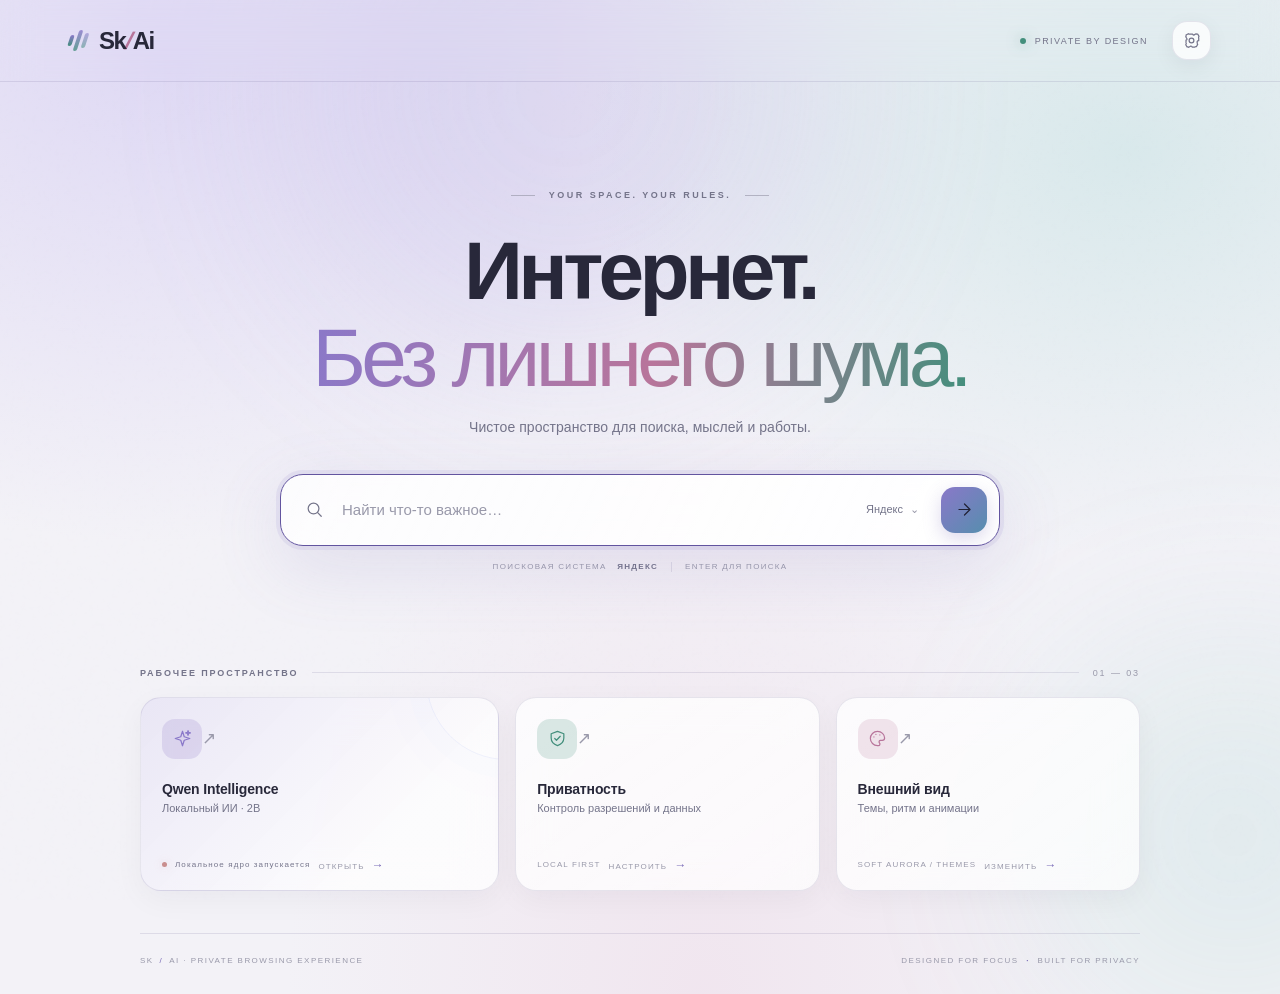
==== commit 48adb5c5: "Add atmosphere selector and refine Sk/Ai identity" ====
--- a/newtab/newtab.html
+++ b/newtab/newtab.html
@@ -46,14 +46,14 @@
       </button>
     </div>
   </section>
-  <footer><span>YB<span class="footer-slash">/</span>PRIVATE BROWSING EXPERIENCE</span><span>DESIGNED FOR FOCUS <b>·</b> BUILT FOR PRIVACY</span></footer>
+  <footer><span>SK<span class="footer-slash">/</span>AI · PRIVATE BROWSING EXPERIENCE</span><span>DESIGNED FOR FOCUS <b>·</b> BUILT FOR PRIVACY</span></footer>
 </main>
 
 <div class="scrim" id="ai-scrim" hidden>
   <aside class="ai-panel" role="dialog" aria-modal="true" aria-labelledby="ai-title">
     <div class="panel-header"><div class="panel-title-wrap"><span class="panel-kicker">SK/AI INTELLIGENCE</span><h2 id="ai-title">Qwen <span>Assistant</span></h2></div><button class="close-btn" id="ai-close" aria-label="Закрыть">×</button></div>
     <div class="model-strip"><span class="model-orb">✳</span><span><b>Qwen3.5 · 2B</b><small>Работает на этом устройстве</small></span><span class="local-badge"><i></i> <b id="mode-badge">LOCAL</b></span></div>
-    <p class="mode-explainer" id="mode-explainer">История диалога сохраняется при переключении между моделями. Локальный режим не отправляет запросы в облако.</p>
+    <p class="mode-explainer" id="mode-explainer">История диалога сохраняется в памяти этой вкладки. Локальный режим не отправляет запросы в облако.</p>
     <div class="chat-area" id="chat-area"><div class="welcome" id="welcome"><div class="welcome-symbol">✳</div><h3>С чего начнём?</h3><p>Помогу разобраться с текстом, документом или идеей. Запросы обрабатываются локально.</p><div class="suggestions"><button data-prompt="Составь краткий и понятный план по теме: ">Составить план <span>↗</span></button><button data-prompt="Отредактируй этот текст, сохранив смысл и стиль: ">Улучшить текст <span>↗</span></button><button data-prompt="Кратко перескажи и выдели главное: ">Сделать выжимку <span>↗</span></button></div></div></div>
     <div class="attachment" id="attachment" hidden><span>▤</span><span id="file-name"></span><button id="file-remove" aria-label="Удалить файл">×</button></div>
     <div class="composer"><div class="composer-tools"><label class="attach-btn" id="attach-label" for="file-input" title="Добавить текстовый файл">＋ <span>ФАЙЛ</span></label><input id="file-input" type="file" accept=".txt,.md,.csv,.log,.json"><div class="mode-switch" role="group" aria-label="Режим помощника"><button type="button" class="mode-option active" id="mode-local" aria-pressed="true"><span>✳</span> Локальный</button><button type="button" class="mode-option cloud-option" id="mode-cloud" aria-pressed="false"><span>☁</span> Облако</button></div></div><textarea id="ai-prompt" rows="2" placeholder="Спросите о чём угодно…"></textarea><div class="composer-bottom"><span class="privacy-caption" id="privacy-caption"><i></i> НЕ ПОКИДАЕТ УСТРОЙСТВО</span><button id="ai-send" class="send-btn" aria-label="Отправить запрос"><svg viewBox="0 0 24 24"><path d="M4 12 20 4l-5 16-3-6-8-2Z"/><path d="m12 14 8-10"/></svg></button></div><p class="file-note">Поддерживаются TXT, MD, CSV, LOG и JSON. Содержимое файла передаётся только локальной модели.</p></div>
@@ -64,7 +64,7 @@
   <aside class="settings-panel" role="dialog" aria-modal="true" aria-labelledby="settings-title">
     <div class="panel-header"><div><span class="panel-kicker">CONTROL CENTER</span><h2 id="settings-title">Настройки</h2></div><button class="close-btn" id="settings-close" aria-label="Закрыть">×</button></div>
     <section class="setting-group"><div class="setting-label">ПОИСК</div><label for="engine-select">Поисковая система</label><select id="engine-select"><option value="yandex">Яндекс</option><option value="google">Google</option><option value="bing">Bing</option><option value="duckduckgo">DuckDuckGo</option><option value="brave">Brave Search</option><option value="startpage">Startpage</option></select><p class="setting-help">Применяется к поиску на стартовой странице. Поисковик адресной строки Chromium можно изменить в настройках браузера.</p></section>
-    <section class="setting-group"><div class="setting-label">ВНЕШНИЙ ВИД</div><label for="theme-select">Цветовая тема</label><select id="theme-select"><option value="system">Как в Windows</option><option value="dark">Soft Aurora — тёмная</option><option value="light">Soft Aurora — светлая</option></select><div class="switch-row"><span><b>Плавные анимации</b><small>Мягкие переходы и появления</small></span><label class="switch"><input id="motion-toggle" type="checkbox" checked><i></i></label></div></section>
+    <section class="setting-group"><div class="setting-label">ВНЕШНИЙ ВИД</div><label for="theme-select">Цветовая тема</label><select id="theme-select"><option value="system">Как в Windows</option><option value="dark">Soft Aurora — тёмная</option><option value="light">Soft Aurora — светлая</option></select><div class="switch-row"><span><b>Плавные анимации</b><small>Мягкие переходы и появления</small></span><label class="switch"><input id="motion-toggle" type="checkbox" checked><i></i></label></div><label for="scene-select" class="scene-label">Атмосфера стартовой страницы</label><select id="scene-select"><option value="aurora">Soft Aurora · цветное сияние</option><option value="mist">Quiet Mist · мягкий туман</option><option value="midnight">Deep Space · глубокий графит</option></select><p class="setting-help">Меняет только фон стартовой страницы. Сайты открываются без визуальных фильтров.</p></section>
     <section class="setting-group"><div class="setting-label">ЛОКАЛЬНЫЙ ИИ</div><div class="privacy-row"><span class="status-orb" id="settings-ai-dot"></span><span><b id="settings-ai-status">Qwen не отвечает</b><small>Локальная модель Qwen3.5 2B · CPU · без облачного API</small></span></div><p class="setting-help">ИИ работает на устройстве. Для поиска актуальной информации можно открыть обычный поиск; текст запроса отправится выбранной поисковой системе.</p></section>
     <section class="setting-group"><div class="setting-label">ПРИВАТНОСТЬ И ЗАЩИТА</div>
       <div class="switch-row"><span><b>Блокировать рекламу и трекеры</b><small>Фильтрация сетевых запросов по локальному списку правил</small></span><label class="switch"><input id="filter-toggle" type="checkbox" checked><i></i></label></div>
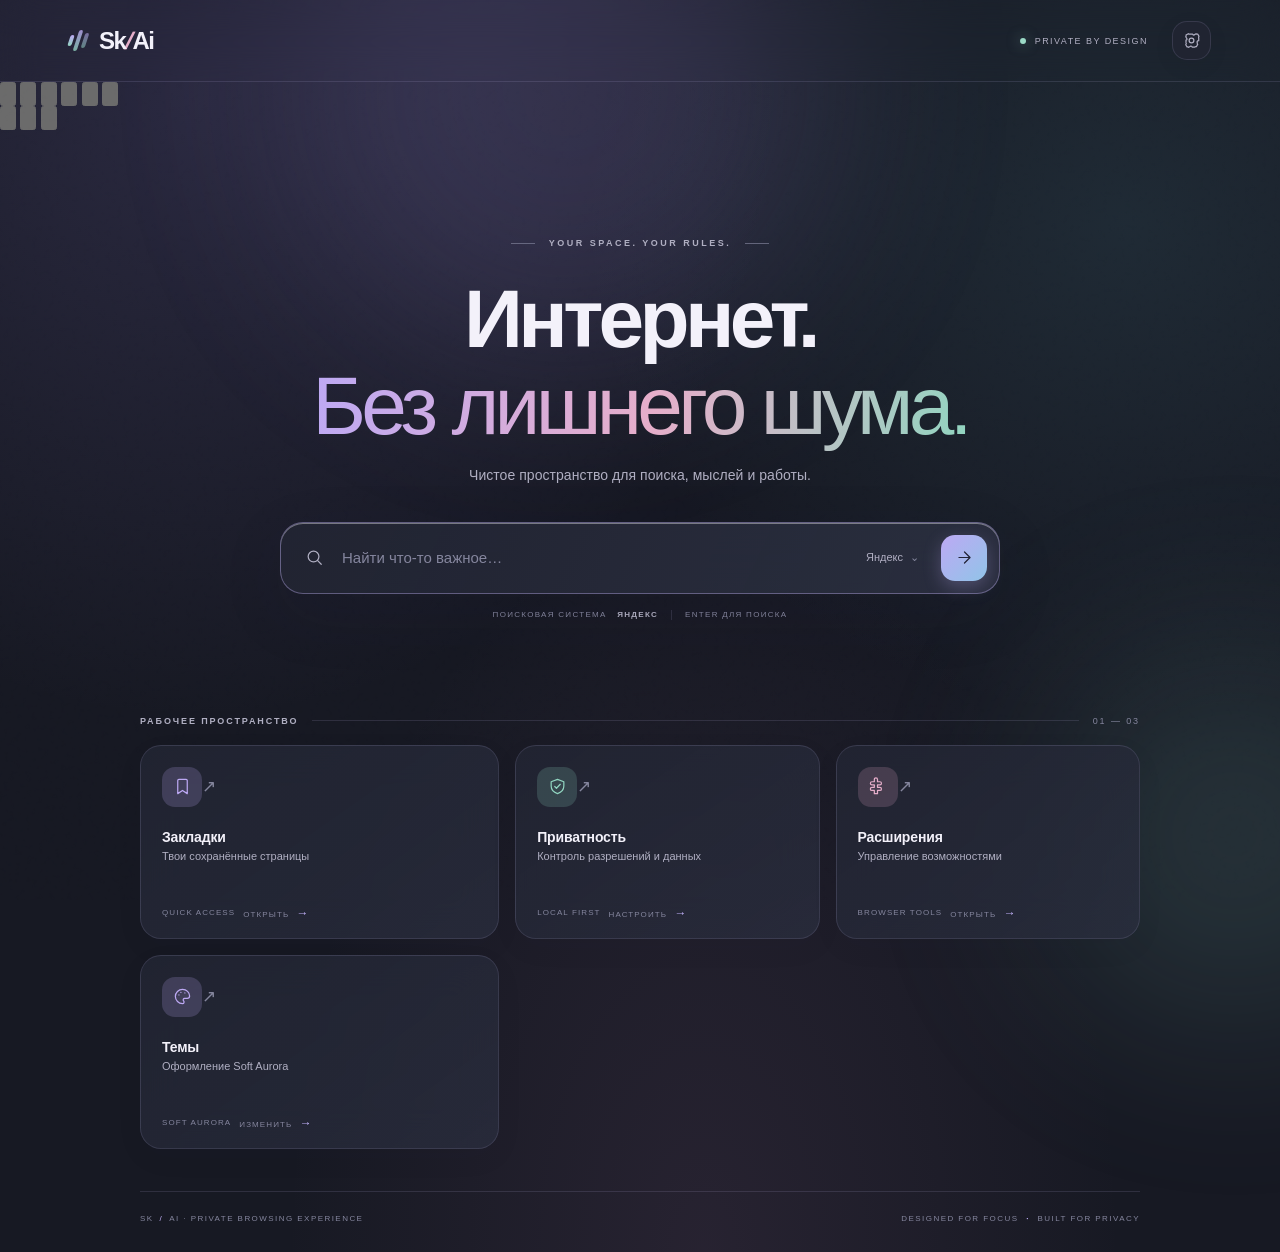
==== commit 1362bcd7: "design: add SkAi navigation rail and four start-page tools" ====
--- a/newtab/newtab.html
+++ b/newtab/newtab.html
@@ -13,6 +13,21 @@
   <nav class="top-nav"><span class="nav-status"><i></i> PRIVATE BY DESIGN</span><button class="icon-btn" id="settings-open" aria-label="Настройки" title="Настройки"><svg viewBox="0 0 24 24"><circle cx="12" cy="12" r="3"/><path d="M19.4 15a1.7 1.7 0 0 0 .34 1.88l.06.06-1.7 2.94-.08-.02a1.7 1.7 0 0 0-1.78.34l-.06.06h-3.4l-.02-.08a1.7 1.7 0 0 0-1.28-1.24l-.08-.02-2.94 1.7-.06-.06a1.7 1.7 0 0 0-1.88-.34l-.08.02-1.7-2.94.06-.06A1.7 1.7 0 0 0 5.1 15l-.02-.08v-3.4l.08-.02A1.7 1.7 0 0 0 6.4 10.2l.02-.08-1.7-2.94.06-.06a1.7 1.7 0 0 0 .34-1.88l-.02-.08 2.94-1.7.06.06a1.7 1.7 0 0 0 1.88.34l.08-.02h3.4l.02.08a1.7 1.7 0 0 0 1.28 1.24l.08.02 2.94-1.7.06.06a1.7 1.7 0 0 0 1.88.34l.08-.02 1.7 2.94-.06.06a1.7 1.7 0 0 0-.34 1.88l.02.08v3.4l-.08.02A1.7 1.7 0 0 0 19.4 15Z"/></svg></button>
 </nav>
 </header>
+<aside class="app-rail" aria-label="Навигация Sk/Ai">
+  <div class="rail-group">
+    <button class="rail-btn selected" data-action="home" title="Главная" aria-label="Главная"><svg viewBox="0 0 24 24"><path d="m3 10 9-7 9 7v10a1 1 0 0 1-1 1h-5v-7H9v7H4a1 1 0 0 1-1-1Z"/></svg></button>
+    <button class="rail-btn" data-action="assistant" title="Sk/Ai Assistant" aria-label="Открыть ИИ"><svg viewBox="0 0 24 24"><path d="m12 2 2.1 7.1L21 12l-6.9 2.9L12 22l-2.1-7.1L3 12l6.9-2.9L12 2Z"/><path d="m19 2 .7 2.3L22 5l-2.3.7L19 8l-.7-2.3L16 5l2.3-.7Z"/></svg></button>
+    <button class="rail-btn" data-action="bookmarks" title="Закладки" aria-label="Закладки"><svg viewBox="0 0 24 24"><path d="M6 4.5A1.5 1.5 0 0 1 7.5 3h9A1.5 1.5 0 0 1 18 4.5V21l-6-4-6 4Z"/></svg></button>
+    <button class="rail-btn" data-action="history" title="История" aria-label="История"><svg viewBox="0 0 24 24"><circle cx="12" cy="12" r="9"/><path d="M12 7v5l3.5 2"/></svg></button>
+    <button class="rail-btn" data-action="downloads" title="Загрузки" aria-label="Загрузки"><svg viewBox="0 0 24 24"><path d="M12 3v12m-5-5 5 5 5-5"/><path d="M4 20h16"/></svg></button>
+    <button class="rail-btn" data-action="extensions" title="Расширения" aria-label="Расширения"><svg viewBox="0 0 24 24"><path d="M8 3a2 2 0 1 1 4 0v3h3a2 2 0 1 1 0 4h-3v3h3a2 2 0 1 1 0 4h-3v4H8v-4H5a2 2 0 1 1 0-4h3v-3H5a2 2 0 1 1 0-4h3Z"/></svg></button>
+  </div>
+  <div class="rail-group rail-bottom">
+    <button class="rail-btn" data-action="privacy" title="Приватность" aria-label="Приватность"><svg viewBox="0 0 24 24"><path d="M12 3 20 6v5.5c0 5-3.4 8-8 9.5-4.6-1.5-8-4.5-8-9.5V6l8-3Z"/><path d="m8.5 12 2.2 2.2 4.8-5"/></svg></button>
+    <button class="rail-btn" data-action="appearance" title="Внешний вид" aria-label="Внешний вид"><svg viewBox="0 0 24 24"><path d="M12 3a9 9 0 1 0 0 18 2 2 0 0 0 1.4-3.4 1.8 1.8 0 0 1 1.3-3.1H18a3 3 0 0 0 3-3c0-4.7-4-8.5-9-8.5Z"/><path d="M7.5 10h.01M10 6.8h.01M15 7.5h.01"/></svg></button>
+    <button class="rail-btn" data-action="settings" title="Настройки" aria-label="Настройки"><svg viewBox="0 0 24 24"><circle cx="12" cy="12" r="3"/><path d="m19 13.5 1.4 1.1-1.5 2.6-1.7-.5a7 7 0 0 1-1.4.8l-.3 1.8h-3l-.3-1.8a7 7 0 0 1-1.4-.8l-1.7.5-1.5-2.6 1.4-1.1a7 7 0 0 1 0-1.6l-1.4-1.1 1.5-2.6 1.7.5a7 7 0 0 1 1.4-.8l.3-1.8h3l.3 1.8a7 7 0 0 1 1.4.8l1.7-.5 1.5 2.6-1.4 1.1a7 7 0 0 1 0 1.6Z"/></svg></button>
+  </div>
+</aside>
 <main class="page">
   <section class="hero">
     <div class="overline"><span></span> YOUR SPACE. YOUR RULES. <span></span></div>
@@ -29,20 +44,25 @@
   <section class="workbench">
     <div class="section-head"><span>РАБОЧЕЕ ПРОСТРАНСТВО</span><i></i><small>01 — 03</small></div>
     <div class="feature-grid">
-      <button class="feature-card ai-card" id="ai-open">
-        <div class="card-top"><span class="card-icon ai-icon"><svg viewBox="0 0 24 24"><path d="M12 2.8 14.2 9.8 21.2 12l-7 2.2-2.2 7-2.2-7-7-2.2 7-2.2L12 2.8Z"/><path d="m19 2 .7 2.3L22 5l-2.3.7L19 8l-.7-2.3L16 5l2.3-.7L19 2Z"/></svg></span><span class="card-arrow">↗</span></div>
-        <div class="card-copy"><strong>Qwen Intelligence</strong><span>Локальный ИИ · 2B</span></div>
-        <div class="card-foot"><span class="online-dot" id="ai-dot"></span><span id="ai-status">Проверка локального ядра…</span><span class="card-foot-arrow">ОТКРЫТЬ <b>→</b></span></div>
+      <button class="feature-card" id="bookmarks-open">
+        <div class="card-top"><span class="card-icon ai-icon"><svg viewBox="0 0 24 24"><path d="M6 4.5A1.5 1.5 0 0 1 7.5 3h9A1.5 1.5 0 0 1 18 4.5V21l-6-4-6 4Z"/></svg></span><span class="card-arrow">↗</span></div>
+        <div class="card-copy"><strong>Закладки</strong><span>Твои сохранённые страницы</span></div>
+        <div class="card-foot"><span class="foot-muted">QUICK ACCESS</span><span class="card-foot-arrow">ОТКРЫТЬ <b>→</b></span></div>
       </button>
       <button class="feature-card" id="privacy-open">
         <div class="card-top"><span class="card-icon privacy-icon"><svg viewBox="0 0 24 24"><path d="M12 3 20 6v5.5c0 5-3.4 8-8 9.5-4.6-1.5-8-4.5-8-9.5V6l8-3Z"/><path d="m8.5 12 2.2 2.2 4.8-5"/></svg></span><span class="card-arrow">↗</span></div>
         <div class="card-copy"><strong>Приватность</strong><span>Контроль разрешений и данных</span></div>
         <div class="card-foot"><span class="foot-muted">LOCAL FIRST</span><span class="card-foot-arrow">НАСТРОИТЬ <b>→</b></span></div>
       </button>
+      <button class="feature-card" id="extensions-open">
+        <div class="card-top"><span class="card-icon look-icon"><svg viewBox="0 0 24 24"><path d="M8 3a2 2 0 1 1 4 0v3h3a2 2 0 1 1 0 4h-3v3h3a2 2 0 1 1 0 4h-3v4H8v-4H5a2 2 0 1 1 0-4h3v-3H5a2 2 0 1 1 0-4h3Z"/></svg></span><span class="card-arrow">↗</span></div>
+        <div class="card-copy"><strong>Расширения</strong><span>Управление возможностями</span></div>
+        <div class="card-foot"><span class="foot-muted">BROWSER TOOLS</span><span class="card-foot-arrow">ОТКРЫТЬ <b>→</b></span></div>
+      </button>
       <button class="feature-card" id="appearance-open">
-        <div class="card-top"><span class="card-icon look-icon"><svg viewBox="0 0 24 24"><path d="M12 3a9 9 0 1 0 0 18h1.1a2 2 0 0 0 1.4-3.4 1.8 1.8 0 0 1 1.3-3.1H18a3 3 0 0 0 3-3c0-4.7-4-8.5-9-8.5Z"/><path d="M7.5 10h.01M10 6.8h.01M15 7.5h.01"/></svg></span><span class="card-arrow">↗</span></div>
-        <div class="card-copy"><strong>Внешний вид</strong><span>Темы, ритм и анимации</span></div>
-        <div class="card-foot"><span class="foot-muted">SOFT AURORA / THEMES</span><span class="card-foot-arrow">ИЗМЕНИТЬ <b>→</b></span></div>
+        <div class="card-top"><span class="card-icon ai-icon"><svg viewBox="0 0 24 24"><path d="M12 3a9 9 0 1 0 0 18 2 2 0 0 0 1.4-3.4 1.8 1.8 0 0 1 1.3-3.1H18a3 3 0 0 0 3-3c0-4.7-4-8.5-9-8.5Z"/><path d="M7.5 10h.01M10 6.8h.01M15 7.5h.01"/></svg></span><span class="card-arrow">↗</span></div>
+        <div class="card-copy"><strong>Темы</strong><span>Оформление Soft Aurora</span></div>
+        <div class="card-foot"><span class="foot-muted">SOFT AURORA</span><span class="card-foot-arrow">ИЗМЕНИТЬ <b>→</b></span></div>
       </button>
     </div>
   </section>
--- a/newtab/newtab.css
+++ b/newtab/newtab.css
@@ -156,3 +156,47 @@
 .toast{border-radius:14px;backdrop-filter:blur(20px);box-shadow:var(--shadow)}
 @media(max-width:760px){h1{letter-spacing:-3.3px}.feature-card{min-height:165px}}
 @media(prefers-reduced-motion:reduce){*,*:before,*:after{animation:none!important;transition:none!important}}
+
+
+/* Background atmospheres — user-selectable, independent from color scheme */
+body[data-scene="mist"]{
+ background:
+ radial-gradient(ellipse at 18% 12%,rgba(177,190,220,.19),transparent 38%),
+ radial-gradient(ellipse at 82% 24%,rgba(155,199,191,.14),transparent 36%),
+ radial-gradient(ellipse at 50% 100%,rgba(195,177,207,.10),transparent 42%),
+ var(--bg);
+}
+body.light[data-scene="mist"]{
+ background:
+ radial-gradient(ellipse at 18% 12%,rgba(190,202,224,.35),transparent 38%),
+ radial-gradient(ellipse at 82% 24%,rgba(177,218,210,.29),transparent 36%),
+ radial-gradient(ellipse at 50% 100%,rgba(214,197,222,.23),transparent 42%),
+ var(--bg);
+}
+body[data-scene="midnight"]{
+ background:
+ radial-gradient(ellipse at 50% -8%,rgba(93,101,150,.15),transparent 42%),
+ radial-gradient(ellipse at 100% 100%,rgba(74,94,125,.10),transparent 40%),
+ #141720;
+}
+body.light[data-scene="midnight"]{
+ background:
+ radial-gradient(ellipse at 50% -8%,rgba(123,135,174,.20),transparent 42%),
+ radial-gradient(ellipse at 100% 100%,rgba(118,145,165,.14),transparent 40%),
+ #e9ebf1;
+}
+.scene-label{display:block;margin-top:17px;margin-bottom:8px;font-size:12px;color:var(--muted)}
+.setting-group select#scene-select{margin-top:0}
+body.no-motion *,body.no-motion *:before,body.no-motion *:after{animation:none!important;transition:none!important;scroll-behavior:auto!important}
+@media(max-width:620px){
+ .topbar{height:70px;padding:0 22px}
+ .nav-status{display:none}
+ .page{width:min(100% - 32px,1000px)}
+ .hero{padding:76px 0 68px}
+ .feature-grid{grid-template-columns:1fr;gap:11px}
+ .feature-card{min-height:155px}
+ .searchbar{height:62px;padding-left:17px;gap:10px}
+ .search-submit{width:40px;height:40px}
+ .search-hint{font-size:7px;letter-spacing:.8px}
+ footer{gap:10px;flex-wrap:wrap;font-size:8px}
+}
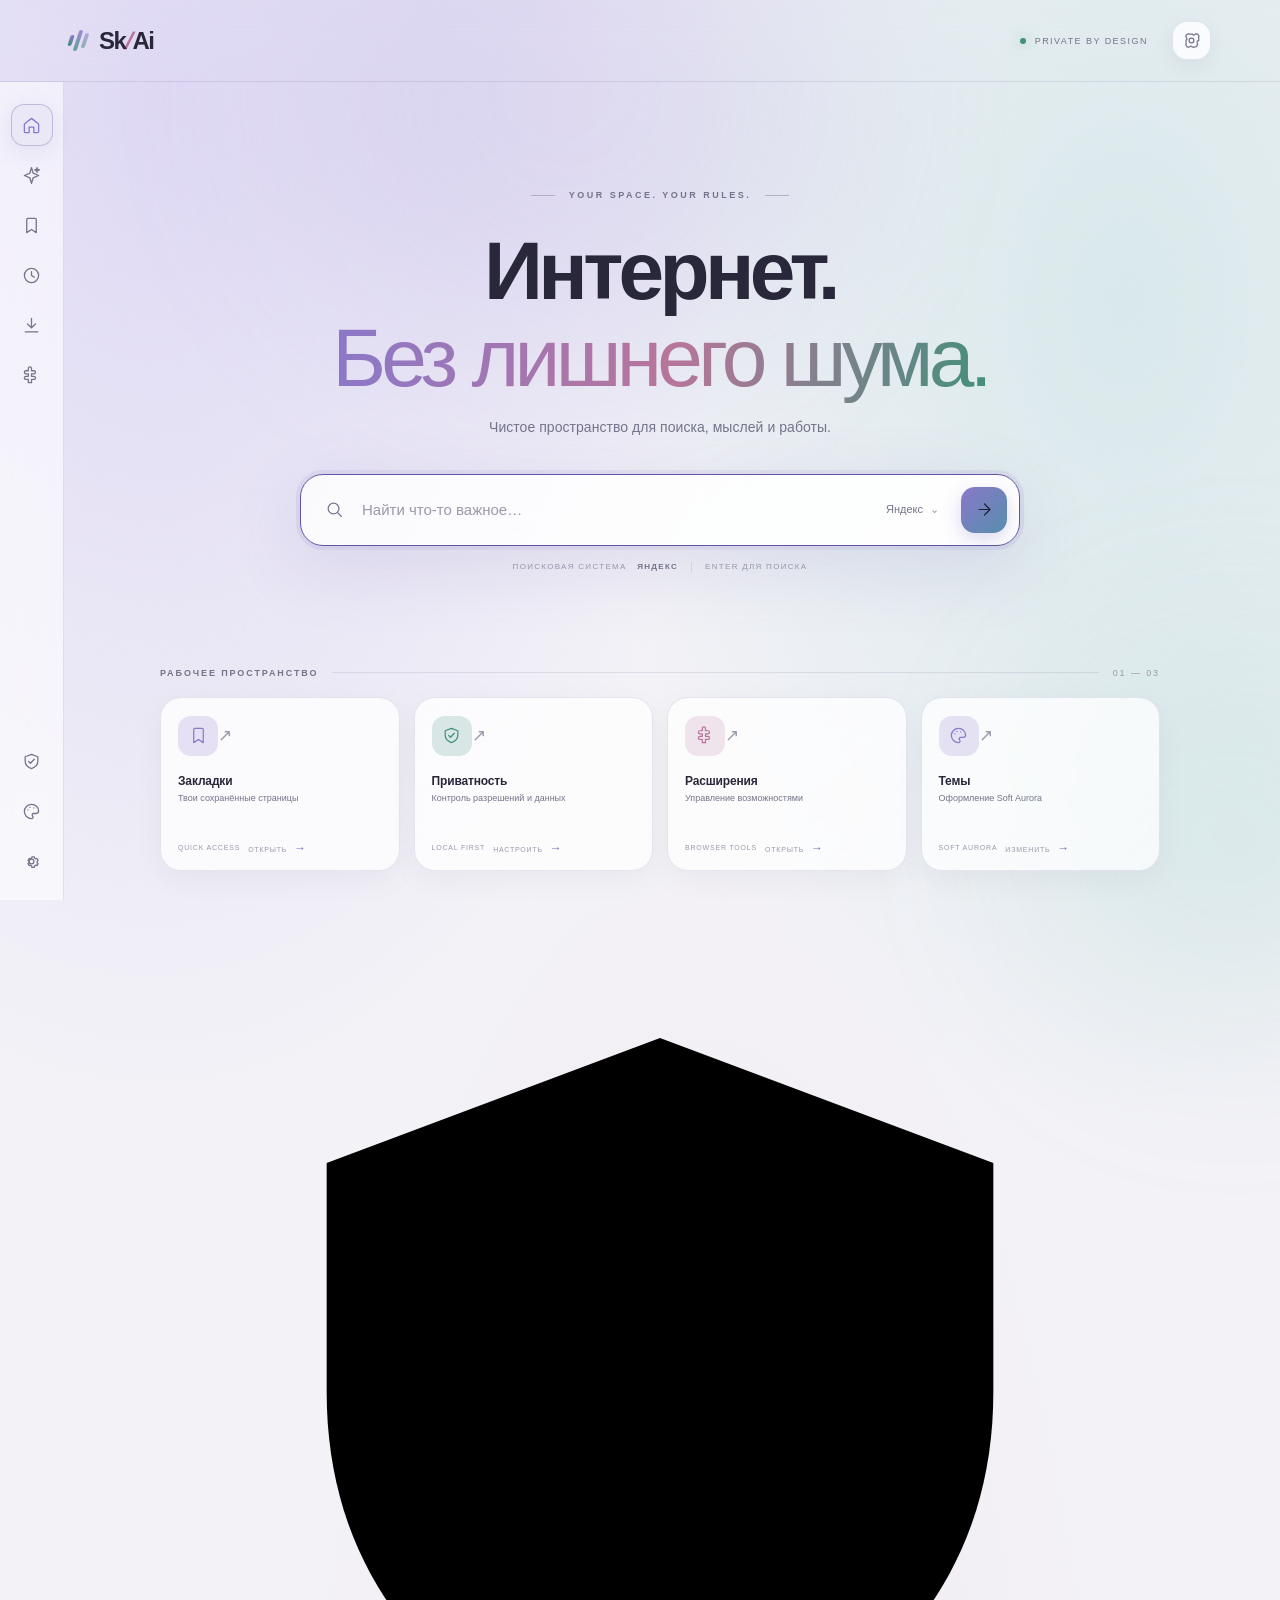
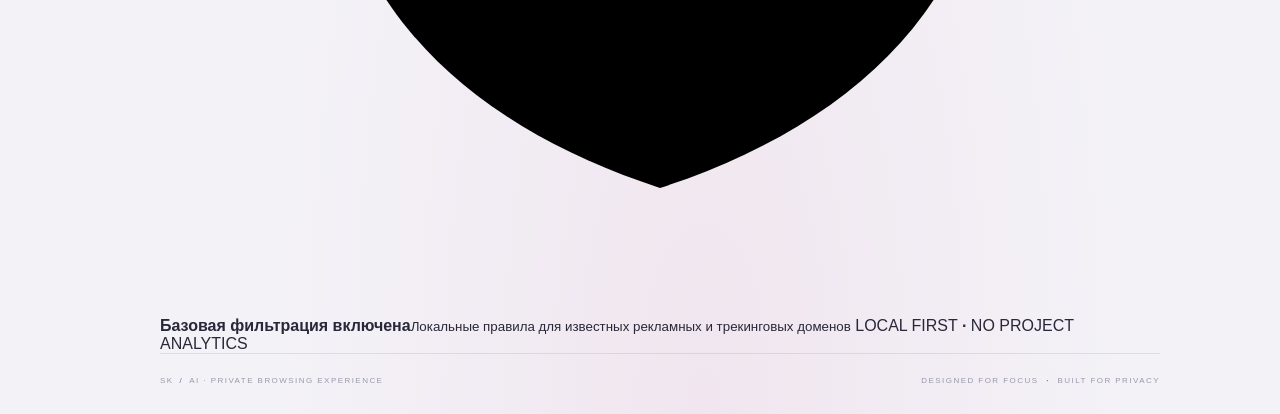
==== commit efba3074: "design: add privacy status rail to SkAi start page" ====
--- a/newtab/newtab.html
+++ b/newtab/newtab.html
@@ -66,6 +66,12 @@
       </button>
     </div>
   </section>
+  <section class="workspace-status" aria-label="Состояние приватности">
+    <span class="status-shield"><svg viewBox="0 0 24 24"><path d="M12 3 20 6v5.5c0 5-3.4 8-8 9.5-4.6-1.5-8-4.5-8-9.5V6l8-3Z"/><path d="m8.5 12 2.2 2.2 4.8-5"/></svg></span>
+    <span class="status-copy"><b id="filter-indicator">Базовая фильтрация включена</b><small id="filter-detail">Локальные правила для известных рекламных и трекинговых доменов</small></span>
+    <span class="status-wave" aria-hidden="true"><i></i><i></i><i></i><i></i><i></i></span>
+    <span class="status-end"><i></i> LOCAL FIRST <b>·</b> NO PROJECT ANALYTICS</span>
+  </section>
   <footer><span>SK<span class="footer-slash">/</span>AI · PRIVATE BROWSING EXPERIENCE</span><span>DESIGNED FOR FOCUS <b>·</b> BUILT FOR PRIVACY</span></footer>
 </main>
 
--- a/newtab/newtab.css
+++ b/newtab/newtab.css
@@ -200,3 +200,50 @@
  .search-hint{font-size:7px;letter-spacing:.8px}
  footer{gap:10px;flex-wrap:wrap;font-size:8px}
 }
+
+
+/* Docked workspace layout: page stays in the main pane; AI lives in Chromium's native side panel. */
+.app-rail{
+ position:fixed;z-index:4;left:0;top:82px;bottom:0;width:64px;
+ display:flex;flex-direction:column;justify-content:space-between;align-items:center;
+ padding:22px 9px 18px;border-right:1px solid var(--line);
+ background:color-mix(in srgb,var(--surface) 72%,transparent);
+ backdrop-filter:blur(22px)
+}
+.rail-group{display:flex;flex-direction:column;align-items:center;gap:8px;width:100%}
+.rail-btn{
+ width:42px;height:42px;display:grid;place-items:center;border:1px solid transparent;
+ border-radius:13px;background:transparent;color:var(--muted);cursor:pointer;
+ transition:background .2s,color .2s,border-color .2s,transform .2s
+}
+.rail-btn svg{width:19px;height:19px;fill:none;stroke:currentColor;stroke-width:1.65;stroke-linecap:round;stroke-linejoin:round}
+.rail-btn:hover{color:var(--text);background:var(--surface-hi);border-color:var(--line);transform:translateY(-1px)}
+.rail-btn.selected{color:var(--lavender);background:color-mix(in srgb,var(--lavender) 16%,var(--surface));border-color:color-mix(in srgb,var(--lavender) 28%,var(--line));box-shadow:0 6px 22px color-mix(in srgb,var(--lavender) 16%,transparent)}
+.page{
+ width:min(1000px,calc(100% - 104px));
+ margin-left:clamp(76px,calc((100% - 1000px)/2 + 64px),160px);
+ margin-right:auto
+}
+.feature-grid{grid-template-columns:repeat(4,minmax(0,1fr));gap:14px}
+.feature-card{min-height:174px;padding:18px 17px 15px}
+.card-copy{margin-top:18px}
+.card-copy strong{font-size:12px}
+.card-copy>span{font-size:9px}
+.card-foot{font-size:7px;letter-spacing:.8px}
+@media(max-width:760px){
+ .app-rail{width:54px;padding-left:6px;padding-right:6px}
+ .rail-btn{width:38px;height:38px}
+ .page{width:calc(100% - 72px);margin-left:68px;margin-right:4px}
+ .feature-grid{grid-template-columns:repeat(2,minmax(0,1fr))}
+ .hero{padding:74px 0 58px}
+ h1{font-size:clamp(40px,8vw,64px)}
+}
+@media(max-width:480px){
+ .app-rail{width:48px;padding-left:4px;padding-right:4px}
+ .rail-btn{width:36px;height:36px}
+ .page{width:calc(100% - 60px);margin-left:56px;margin-right:4px}
+ .feature-grid{grid-template-columns:1fr}
+ .hero{padding:56px 0 45px}
+ .searchbar{height:60px}
+ .search-hint{font-size:7px;gap:7px}
+}
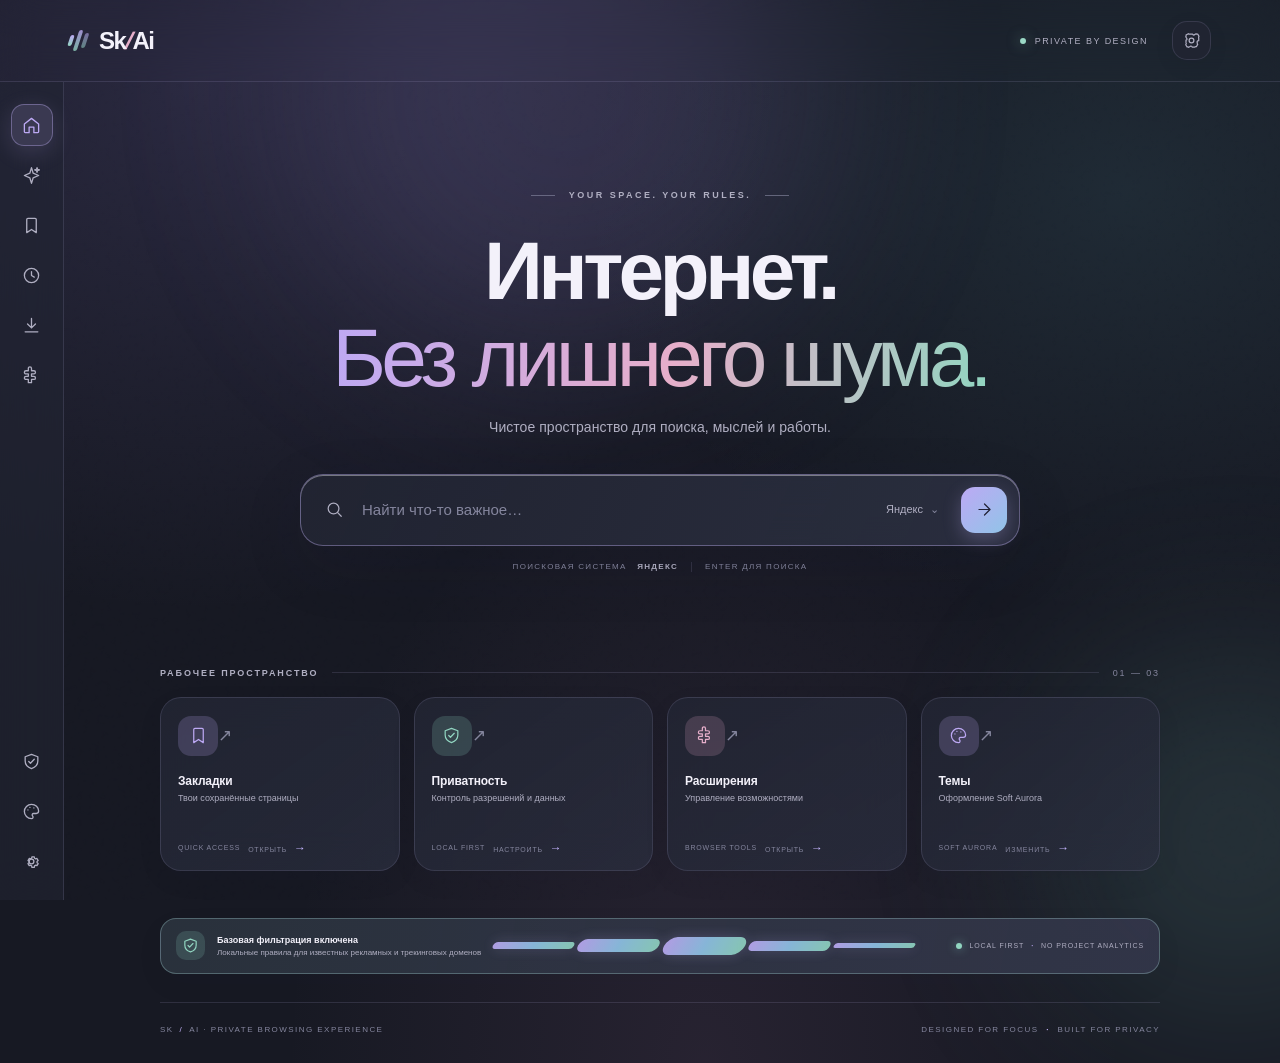
==== commit 1877a825: "refactor: remove obsolete modal assistant overlay from start page" ====
--- a/newtab/newtab.html
+++ b/newtab/newtab.html
@@ -75,17 +75,6 @@
   <footer><span>SK<span class="footer-slash">/</span>AI · PRIVATE BROWSING EXPERIENCE</span><span>DESIGNED FOR FOCUS <b>·</b> BUILT FOR PRIVACY</span></footer>
 </main>
 
-<div class="scrim" id="ai-scrim" hidden>
-  <aside class="ai-panel" role="dialog" aria-modal="true" aria-labelledby="ai-title">
-    <div class="panel-header"><div class="panel-title-wrap"><span class="panel-kicker">SK/AI INTELLIGENCE</span><h2 id="ai-title">Qwen <span>Assistant</span></h2></div><button class="close-btn" id="ai-close" aria-label="Закрыть">×</button></div>
-    <div class="model-strip"><span class="model-orb">✳</span><span><b>Qwen3.5 · 2B</b><small>Работает на этом устройстве</small></span><span class="local-badge"><i></i> <b id="mode-badge">LOCAL</b></span></div>
-    <p class="mode-explainer" id="mode-explainer">История диалога сохраняется в памяти этой вкладки. Локальный режим не отправляет запросы в облако.</p>
-    <div class="chat-area" id="chat-area"><div class="welcome" id="welcome"><div class="welcome-symbol">✳</div><h3>С чего начнём?</h3><p>Помогу разобраться с текстом, документом или идеей. Запросы обрабатываются локально.</p><div class="suggestions"><button data-prompt="Составь краткий и понятный план по теме: ">Составить план <span>↗</span></button><button data-prompt="Отредактируй этот текст, сохранив смысл и стиль: ">Улучшить текст <span>↗</span></button><button data-prompt="Кратко перескажи и выдели главное: ">Сделать выжимку <span>↗</span></button></div></div></div>
-    <div class="attachment" id="attachment" hidden><span>▤</span><span id="file-name"></span><button id="file-remove" aria-label="Удалить файл">×</button></div>
-    <div class="composer"><div class="composer-tools"><label class="attach-btn" id="attach-label" for="file-input" title="Добавить текстовый файл">＋ <span>ФАЙЛ</span></label><input id="file-input" type="file" accept=".txt,.md,.csv,.log,.json"><div class="mode-switch" role="group" aria-label="Режим помощника"><button type="button" class="mode-option active" id="mode-local" aria-pressed="true"><span>✳</span> Локальный</button><button type="button" class="mode-option cloud-option" id="mode-cloud" aria-pressed="false"><span>☁</span> Облако</button></div></div><textarea id="ai-prompt" rows="2" placeholder="Спросите о чём угодно…"></textarea><div class="composer-bottom"><span class="privacy-caption" id="privacy-caption"><i></i> НЕ ПОКИДАЕТ УСТРОЙСТВО</span><button id="ai-send" class="send-btn" aria-label="Отправить запрос"><svg viewBox="0 0 24 24"><path d="M4 12 20 4l-5 16-3-6-8-2Z"/><path d="m12 14 8-10"/></svg></button></div><p class="file-note">Поддерживаются TXT, MD, CSV, LOG и JSON. Содержимое файла передаётся только локальной модели.</p></div>
-  </aside>
-</div>
-
 <div class="scrim" id="settings-scrim" hidden>
   <aside class="settings-panel" role="dialog" aria-modal="true" aria-labelledby="settings-title">
     <div class="panel-header"><div><span class="panel-kicker">CONTROL CENTER</span><h2 id="settings-title">Настройки</h2></div><button class="close-btn" id="settings-close" aria-label="Закрыть">×</button></div>
--- a/newtab/newtab.css
+++ b/newtab/newtab.css
@@ -247,3 +247,24 @@
  .searchbar{height:60px}
  .search-hint{font-size:7px;gap:7px}
 }
+
+
+/* Compact trust/status strip inspired by the split workspace reference. */
+.workspace-status{
+ min-height:56px;display:flex;align-items:center;gap:12px;margin:5px 0 28px;
+ padding:10px 15px;border:1px solid color-mix(in srgb,var(--mint) 24%,var(--line));
+ border-radius:16px;background:linear-gradient(100deg,color-mix(in srgb,var(--mint) 8%,var(--surface)),color-mix(in srgb,var(--lavender) 5%,var(--surface-hi)));
+ box-shadow:0 10px 30px rgba(30,26,56,.045);overflow:hidden
+}
+.status-shield{width:29px;height:29px;flex:none;display:grid;place-items:center;border-radius:10px;background:color-mix(in srgb,var(--mint) 17%,transparent);color:var(--mint)}
+.status-shield svg{width:17px;height:17px;fill:none;stroke:currentColor;stroke-width:1.7;stroke-linecap:round;stroke-linejoin:round}
+.status-copy{display:grid;gap:3px;min-width:0}
+.status-copy b{font-size:9px;font-weight:700;color:var(--text)}
+.status-copy small{font-size:8px;color:var(--muted);white-space:nowrap;overflow:hidden;text-overflow:ellipsis}
+.status-wave{height:22px;display:flex;align-items:center;gap:4px;flex:1;min-width:36px;opacity:.9}
+.status-wave i{display:block;height:7px;width:18%;border-radius:999px;background:linear-gradient(90deg,var(--lavender),var(--blue),var(--mint));transform:skewX(-28deg);box-shadow:0 0 13px color-mix(in srgb,var(--accent) 24%,transparent)}
+.status-wave i:nth-child(2){height:13px}.status-wave i:nth-child(3){height:18px}.status-wave i:nth-child(4){height:10px}.status-wave i:nth-child(5){height:5px}
+.status-end{display:flex;align-items:center;gap:7px;white-space:nowrap;font-size:7px;letter-spacing:.9px;color:var(--muted)}
+.status-end i{width:6px;height:6px;border-radius:50%;background:var(--mint);box-shadow:0 0 10px color-mix(in srgb,var(--mint) 65%,transparent)}
+.status-end b{color:var(--lavender)}
+@media(max-width:600px){.workspace-status{gap:8px;padding:9px 10px}.status-wave{display:none}.status-end{font-size:6px;letter-spacing:.5px}.status-copy small{max-width:190px}}
